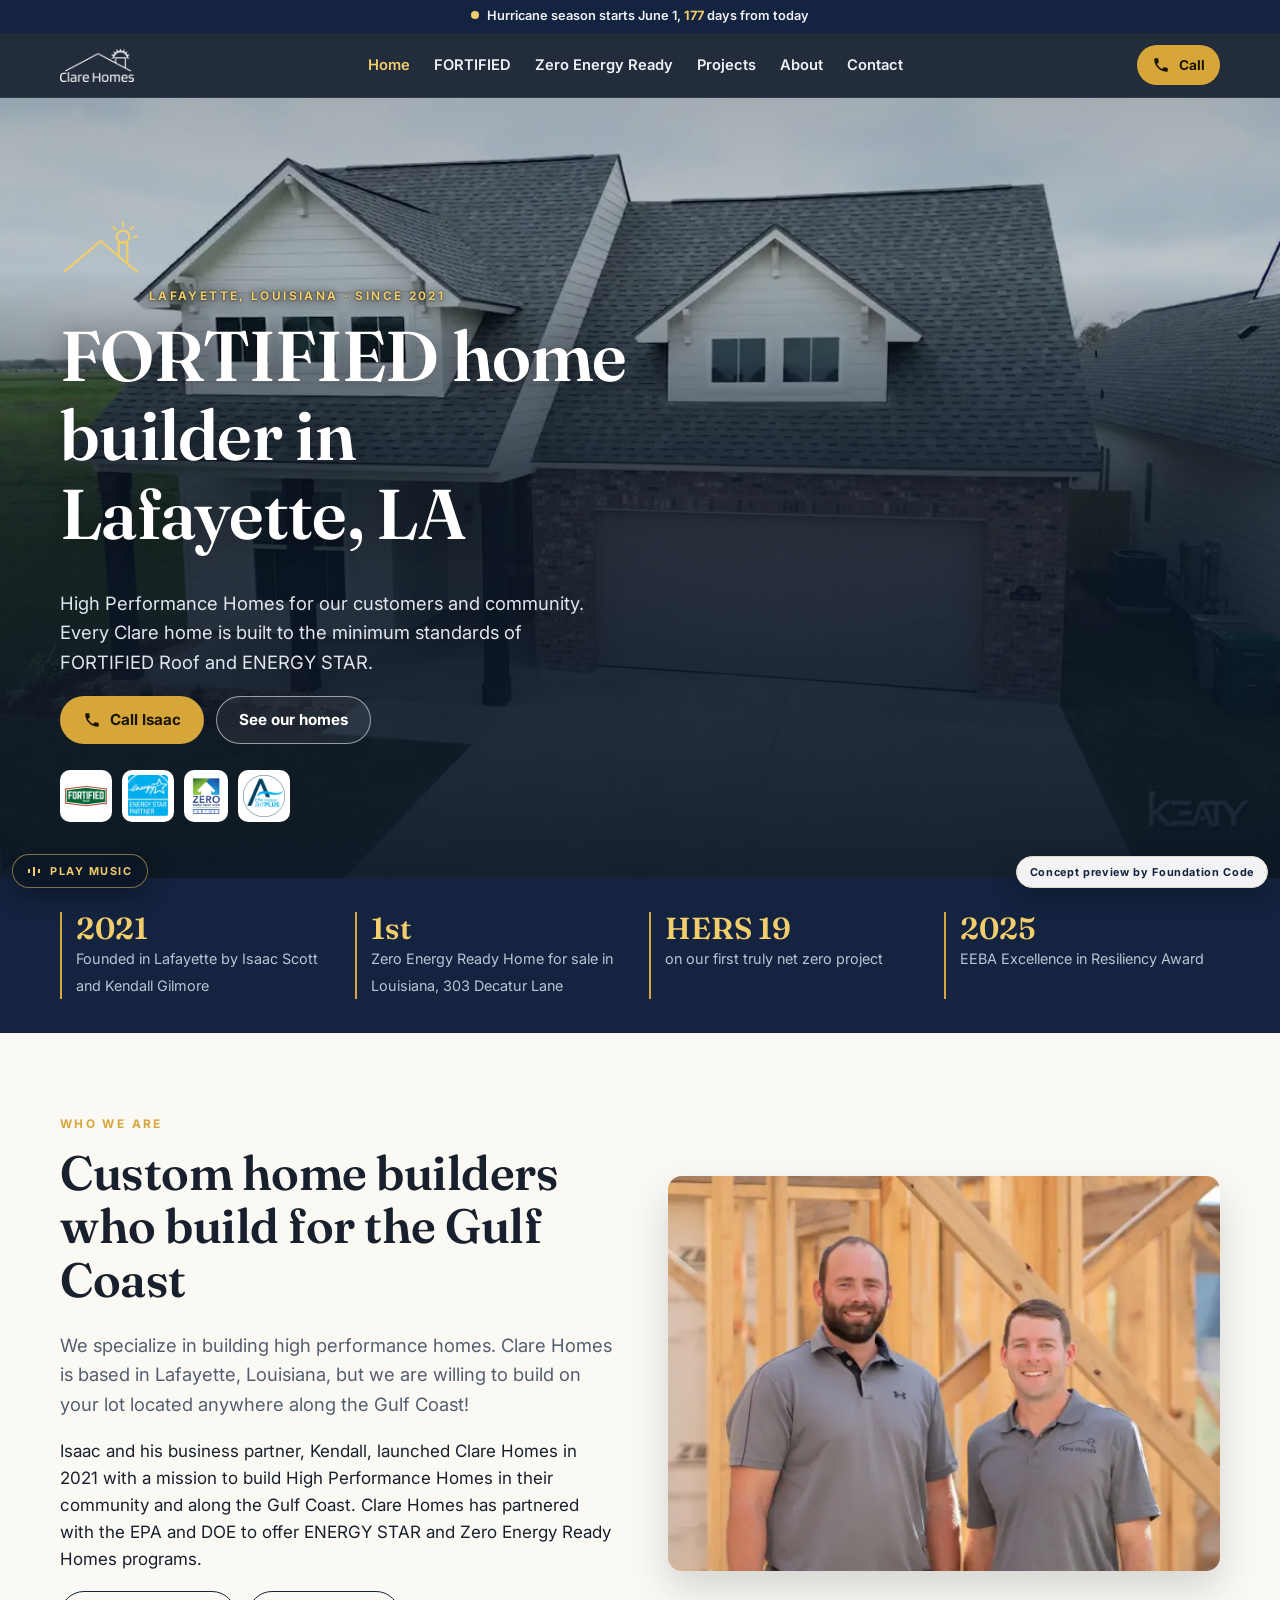
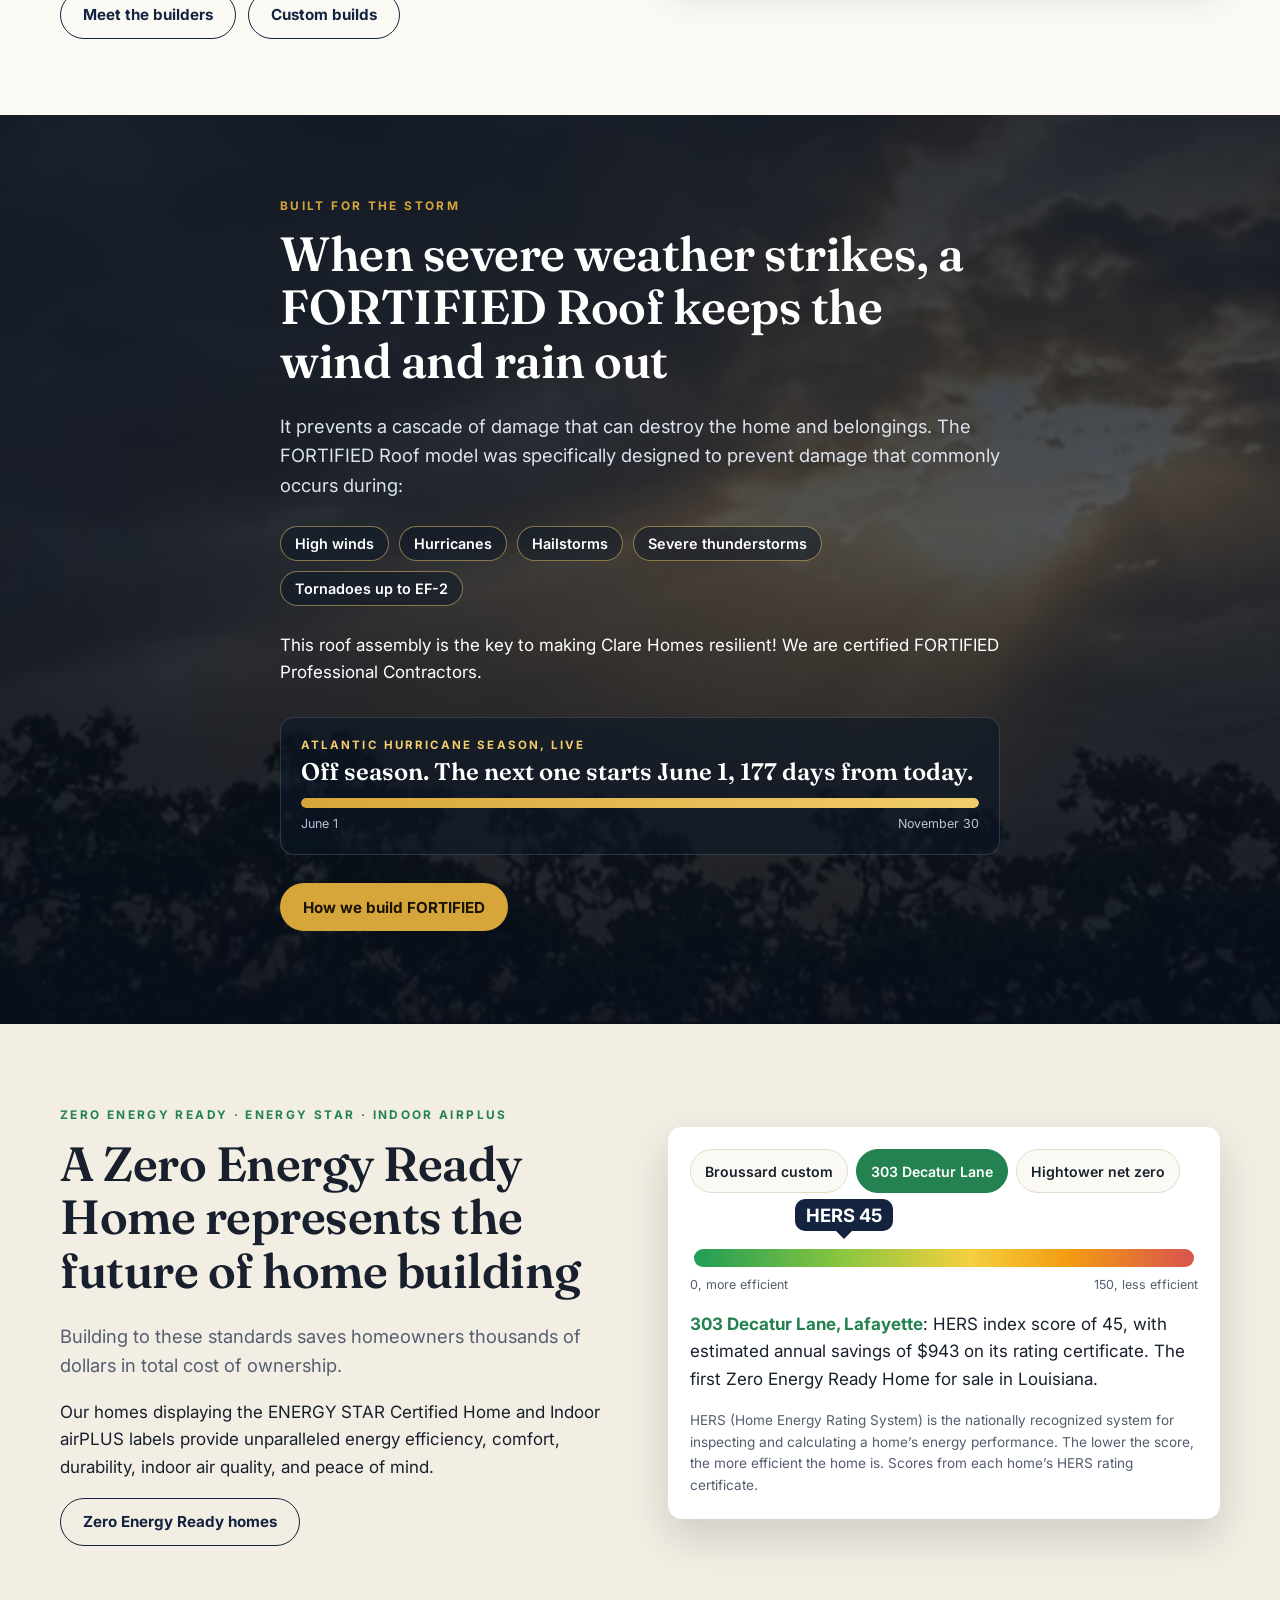
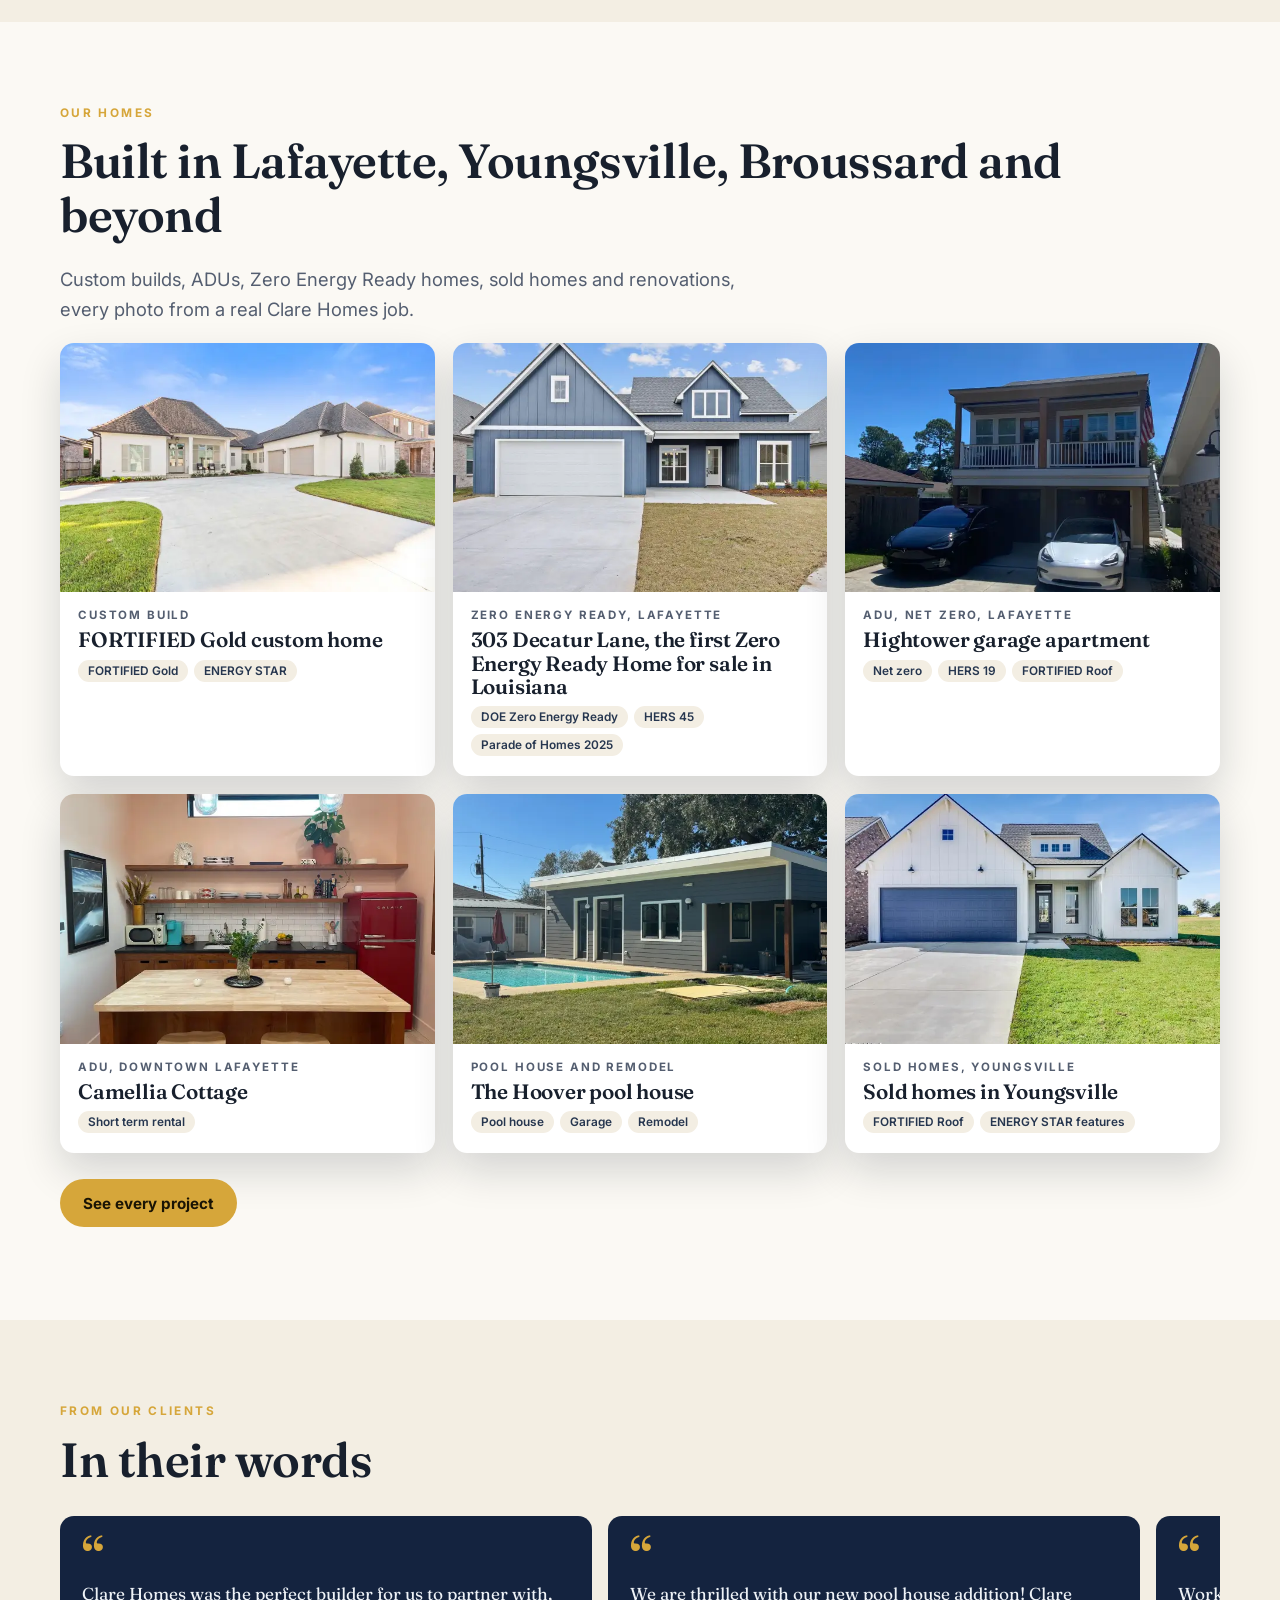
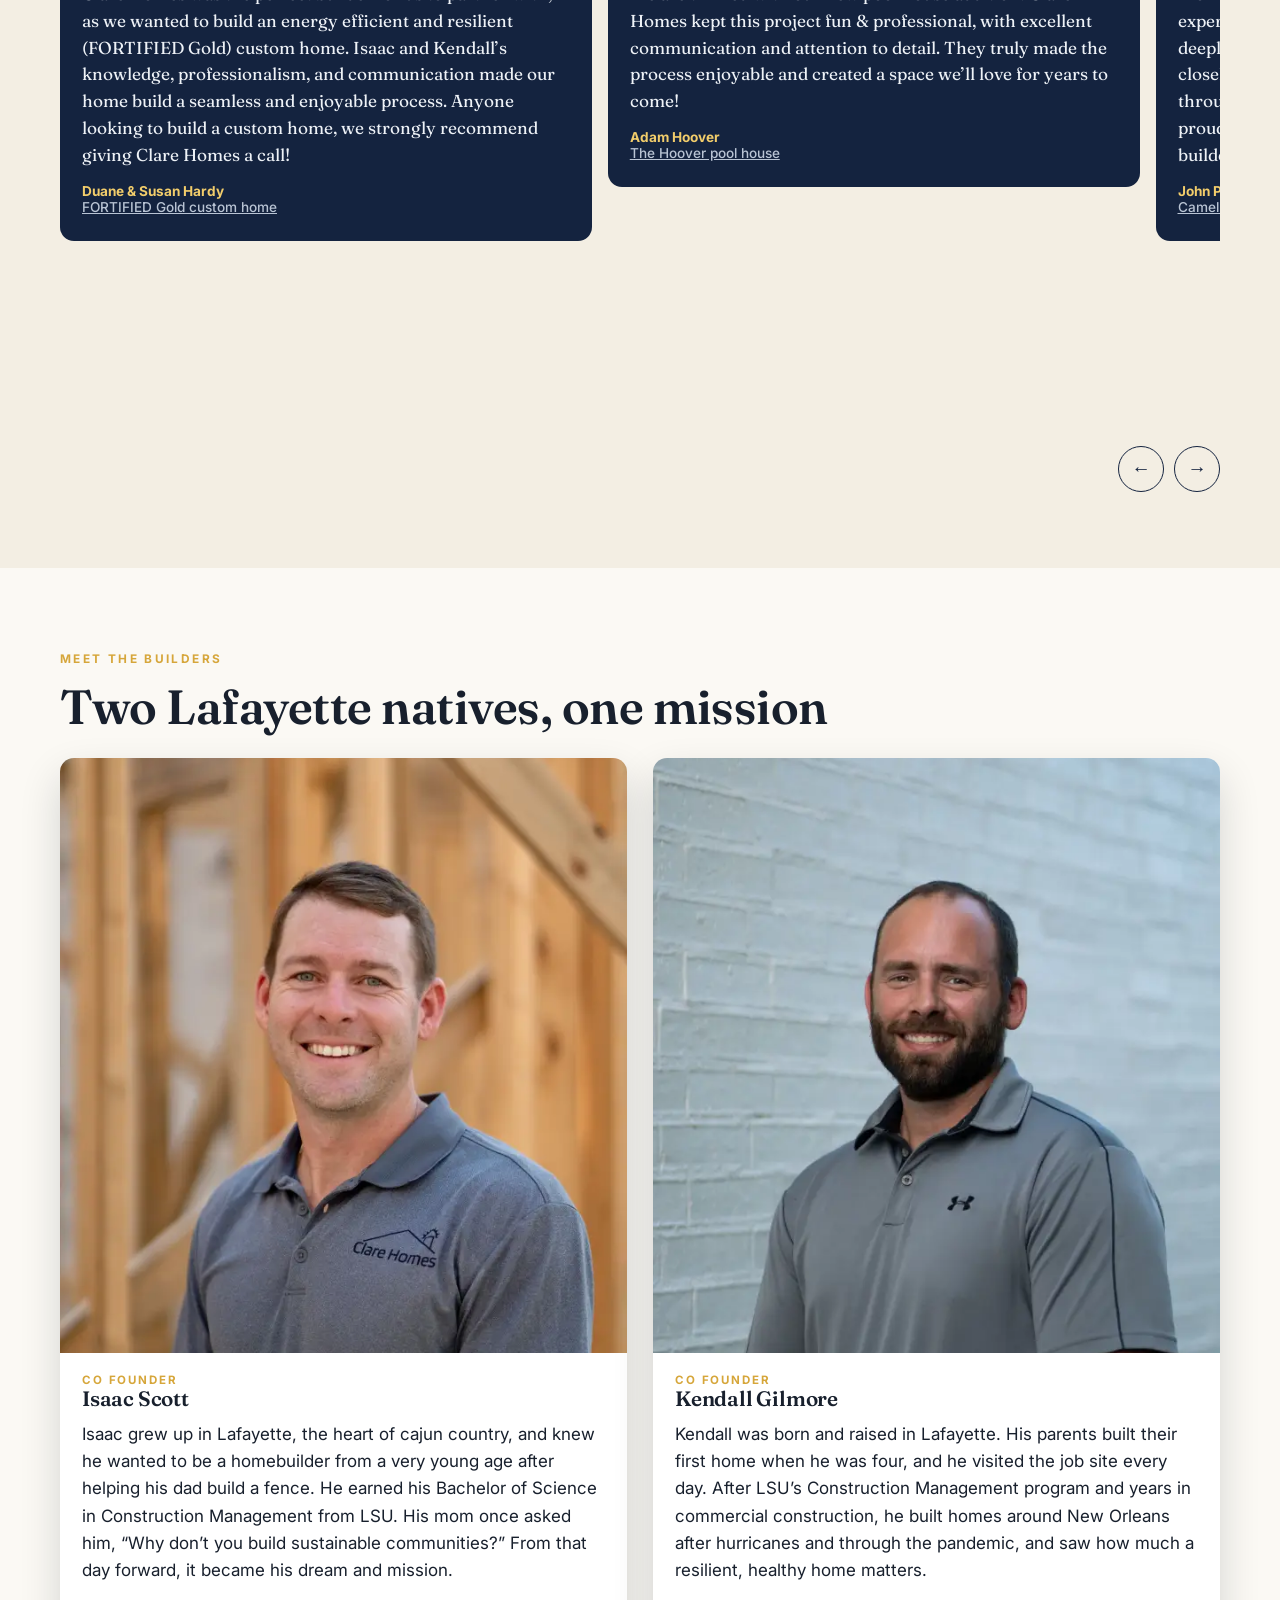
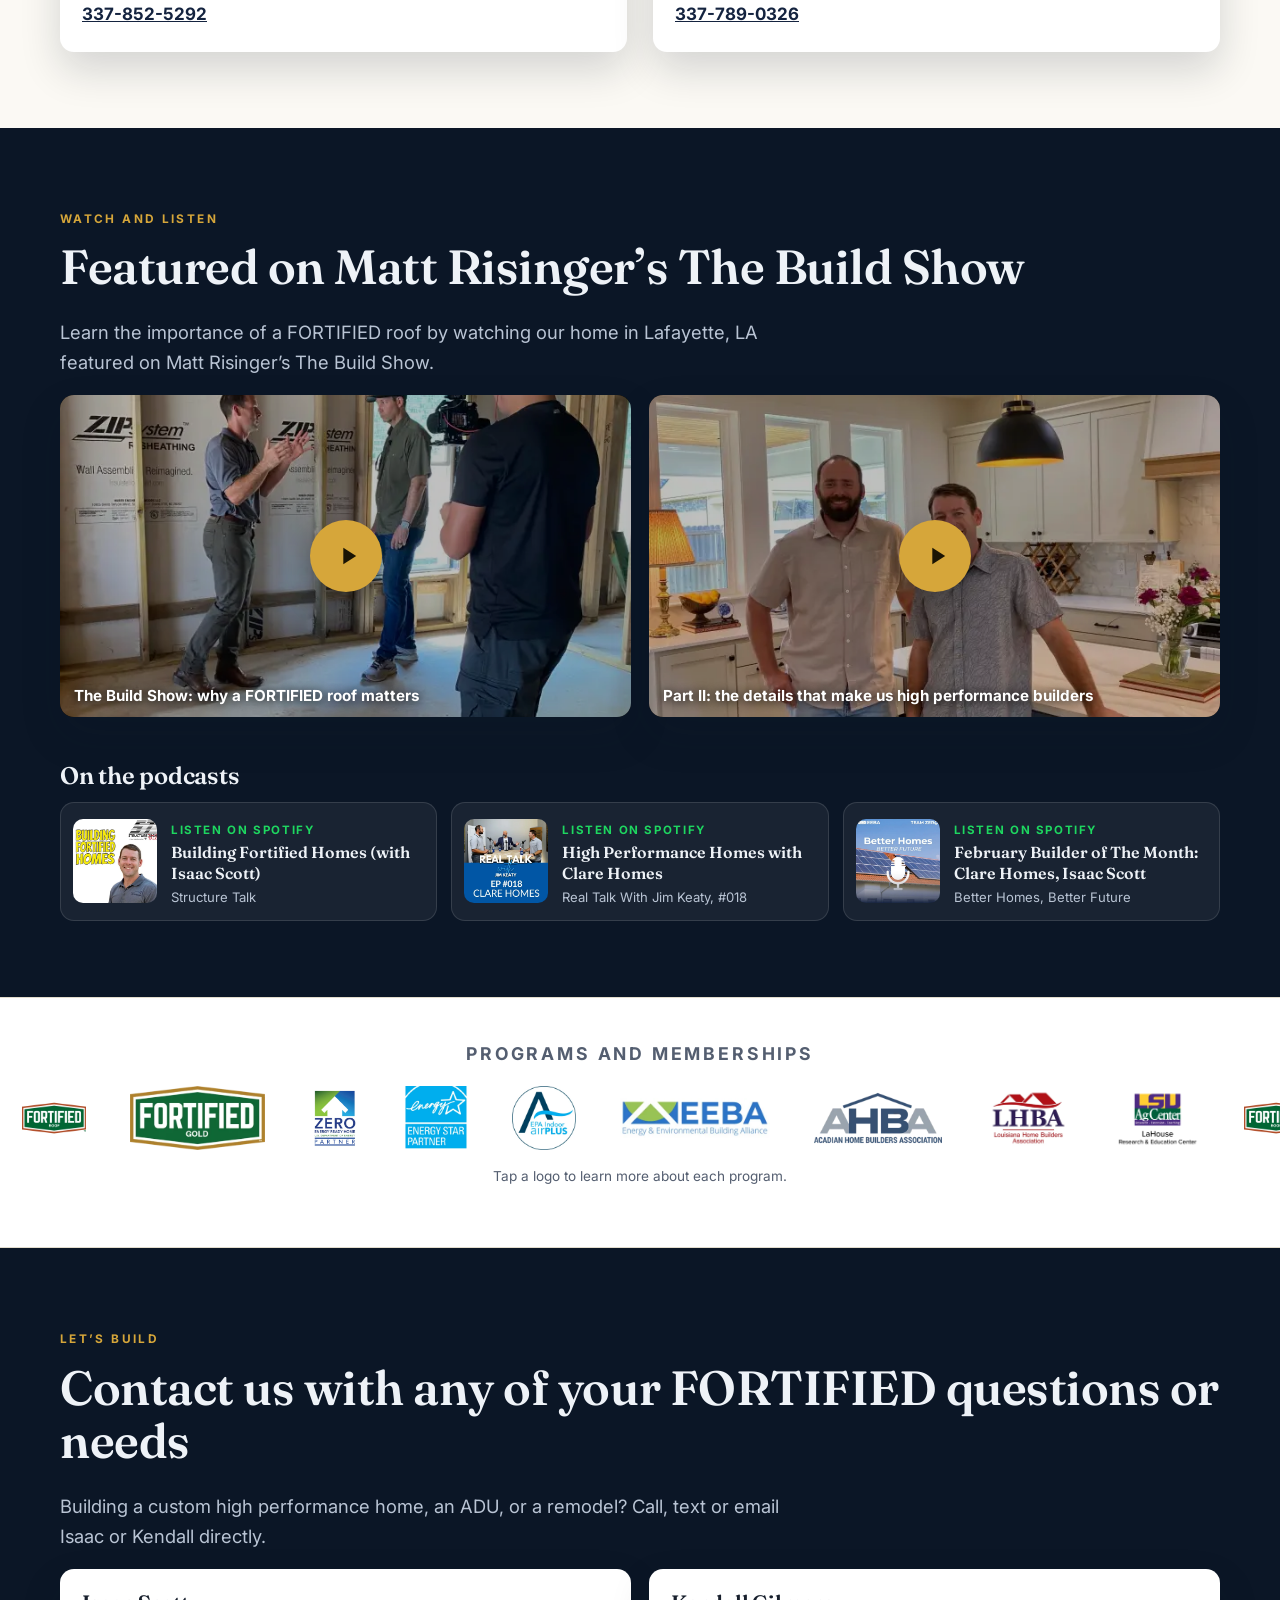
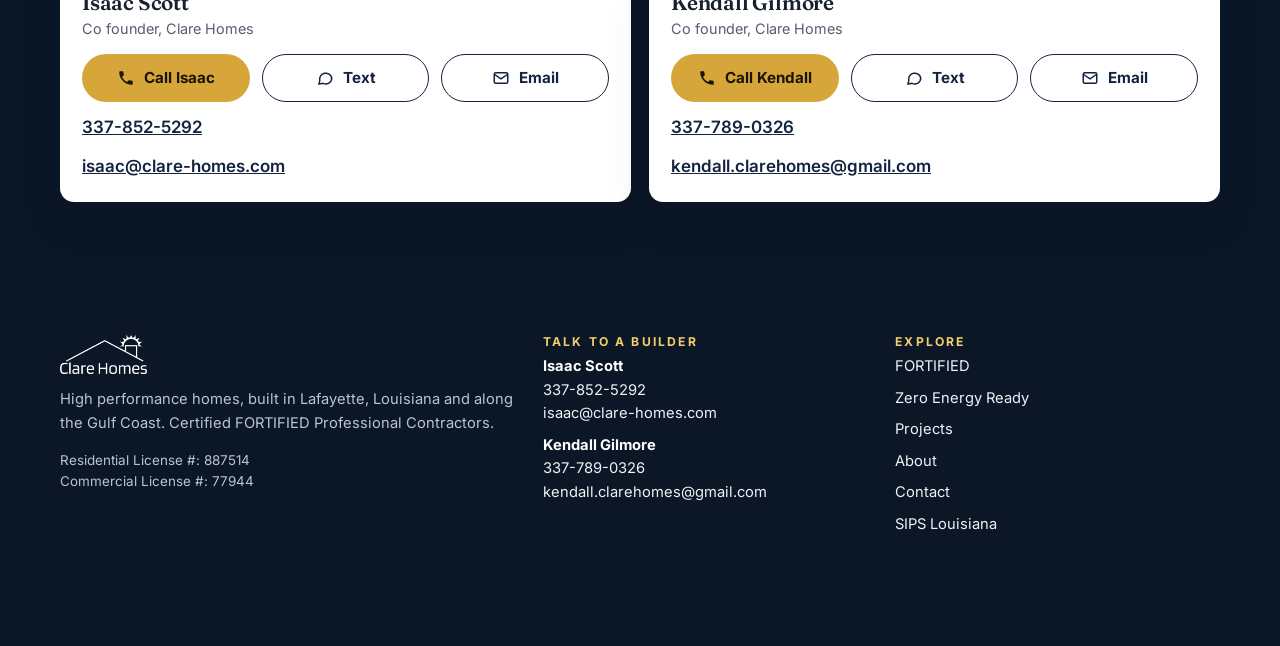
==== index.html @ 8103859e "FORTIFIED compare: conventional fails harder with the storm (deck section at Cat 3, whole roof at EF" ====
<!doctype html>
<html lang="en">
<head>
<meta charset="utf-8">
<meta name="viewport" content="width=device-width, initial-scale=1, viewport-fit=cover">
<meta name="robots" content="noindex, nofollow">
<title>Clare Homes | FORTIFIED Home Builder in Lafayette, LA</title>
<meta name="description" content="Clare Homes builds FORTIFIED, ENERGY STAR and DOE Zero Energy Ready custom homes in Lafayette, Louisiana and along the Gulf Coast. Certified FORTIFIED Professional Contractors.">
<meta name="theme-color" content="#0b1626">
<meta property="og:type" content="website">
<meta property="og:title" content="Clare Homes | FORTIFIED Home Builder in Lafayette, LA">
<meta property="og:description" content="Clare Homes builds FORTIFIED, ENERGY STAR and DOE Zero Energy Ready custom homes in Lafayette, Louisiana and along the Gulf Coast. Certified FORTIFIED Professional Contractors.">
<meta property="og:image" content="https://achyboy.github.io/clare-homes/video/hero.webp?v=20261022-233646">
<link rel="icon" href="img/icon.png">
<link rel="apple-touch-icon" href="img/icon.png">
<script>
/* Always the newest on reload. GitHub Pages caches the page for up to 10 minutes at
   its CDN, so after a deploy a reload can still show the old one. version.json is
   fetched with a unique URL (never cached); if it names a newer build than this
   page, hop once to ?v=<build>, a URL the cache has never seen. No popup.
   deploy.sh stamps BUILD, version.json and every asset ?v= together. */
var BUILD='20261022-233646';
(function(){
  if(location.protocol==='file:') return;
  window.__freshPending=true;   /* the visit tracker waits on this so a hop counts once */
  function done(){ window.__freshPending=false }
  setTimeout(done,6000);
  fetch('version.json?t='+Date.now(),{cache:'no-store'}).then(function(r){return r.json()}).then(function(j){
    if(!j||!j.build||j.build===BUILD) return done();
    var k='ch-fresh-'+j.build; try{ if(sessionStorage.getItem(k)) return done(); sessionStorage.setItem(k,'1'); }catch(e){}
    var u=new URL(location.href); u.searchParams.set('v',j.build); location.replace(u.toString());
  }).catch(done);
})();
</script>
<script src="/visits/t.js" defer></script>
<link rel="preconnect" href="https://fonts.googleapis.com">
<link rel="preconnect" href="https://fonts.gstatic.com" crossorigin>
<link href="https://fonts.googleapis.com/css2?family=Fraunces:opsz,wght@9..144,500;9..144,600&family=Inter:wght@400;500;600;700&display=swap" rel="stylesheet">
<link rel="stylesheet" href="site.css?v=20261022-233646">
<link rel="preload" as="image" href="video/hero.webp?v=20261022-233646">
<script type="application/ld+json">{"@context": "https://schema.org", "@type": "HomeAndConstructionBusiness", "name": "Clare Homes", "url": "https://clare-homes.com/", "logo": "https://achyboy.github.io/clare-homes/img/logo.png", "image": "https://achyboy.github.io/clare-homes/video/hero.webp?v=20261022-233646", "description": "Lafayette, Louisiana home builder of FORTIFIED, ENERGY STAR and DOE Zero Energy Ready high performance homes. Certified FORTIFIED Professional Contractors.", "telephone": "+1-337-852-5292", "email": "isaac@clare-homes.com", "address": {"@type": "PostalAddress", "addressLocality": "Lafayette", "addressRegion": "LA", "addressCountry": "US"}, "areaServed": ["Lafayette, LA", "Acadiana", "Gulf Coast"], "foundingDate": "2021", "founder": [{"@type": "Person", "name": "Isaac Scott"}, {"@type": "Person", "name": "Kendall Gilmore"}], "employee": [{"@type": "Person", "name": "Kendall Gilmore", "telephone": "+1-337-789-0326", "email": "kendall.clarehomes@gmail.com"}], "knowsAbout": ["FORTIFIED Roof", "FORTIFIED Gold", "ENERGY STAR Certified Homes", "DOE Zero Energy Ready Home", "Indoor airPLUS", "SIPs"]}</script>
</head>
<body>
<a class="skip" href="#main">Skip to content</a>
<div class="season" role="status"><span class="dot" aria-hidden="true"></span><span id="seasonText">Hurricane season runs June 1 to November 30</span></div>
<header class="hdr">
  <div class="wrap">
    <a class="brand" href="index.html" aria-label="Clare Homes home"><img src="img/logo.png" alt="Clare Homes" width="640" height="293"></a>
    <nav class="nav" aria-label="Main"><a href="index.html" aria-current="page">Home</a><a href="fortified.html">FORTIFIED</a><a href="zero-energy-ready.html">Zero Energy Ready</a><a href="projects.html">Projects</a><a href="about.html">About</a><a href="contact.html">Contact</a></nav>
    <div class="hdr-actions">
      <a class="btn btn-gold call-mini" href="tel:+13378525292"><svg viewBox="0 0 24 24" aria-hidden="true" fill="currentColor"><path d="M6.6 10.8a15.1 15.1 0 0 0 6.6 6.6l2.2-2.2c.3-.3.7-.4 1-.2 1.1.4 2.3.6 3.6.6.6 0 1 .4 1 1V20c0 .6-.4 1-1 1A17 17 0 0 1 3 4c0-.6.4-1 1-1h3.5c.6 0 1 .4 1 1 0 1.3.2 2.5.6 3.6.1.3 0 .7-.2 1z"/></svg>Call</a>
      <button class="menu-btn" id="menuBtn" type="button" aria-expanded="false" aria-controls="sheet" aria-label="Menu"><div><span></span><span></span><span></span></div></button>
    </div>
  </div>
</header>
<nav class="sheet" id="sheet" aria-label="Main menu"><a href="index.html" aria-current="page">Home</a><a href="fortified.html">FORTIFIED</a><a href="zero-energy-ready.html">Zero Energy Ready</a><a href="projects.html">Projects</a><a href="about.html">About</a><a href="contact.html">Contact</a></nav>
<main id="main">

<section class="hero" aria-labelledby="heroH">
  <video data-bg autoplay muted loop playsinline preload="auto" poster="video/hero.webp?v=20261022-233646" aria-hidden="true" tabindex="-1"><source src="video/hero.mp4?v=20261022-233646" type="video/mp4"></video>
  <div class="wrap">
    <svg class="logo-draw" viewBox="0 0 120 92" aria-hidden="true" focusable="false">
<path d="M6 70 L58 26 L110 70"/><path d="M84 48 V28 H96 V58"/><circle cx="90" cy="20" r="9"/>
<path class="rays" d="M90 4 V0 M101 9 l3 -3 M106 20 h4 M79 9 l-3 -3"/></svg>
    <span class="kicker">Lafayette, Louisiana · Since 2021</span>
    <h1 id="heroH">FORTIFIED home builder in Lafayette, LA</h1>
    <p class="lead">High Performance Homes for our customers and community. Every Clare home is built to the minimum standards of FORTIFIED Roof and ENERGY STAR.</p>
    <div class="row"><a class="btn btn-gold" href="tel:+13378525292"><svg viewBox="0 0 24 24" aria-hidden="true" fill="currentColor"><path d="M6.6 10.8a15.1 15.1 0 0 0 6.6 6.6l2.2-2.2c.3-.3.7-.4 1-.2 1.1.4 2.3.6 3.6.6.6 0 1 .4 1 1V20c0 .6-.4 1-1 1A17 17 0 0 1 3 4c0-.6.4-1 1-1h3.5c.6 0 1 .4 1 1 0 1.3.2 2.5.6 3.6.1.3 0 .7-.2 1z"/></svg>Call Isaac</a><a class="btn btn-ghost" href="projects.html">See our homes</a></div>
    <div class="badges"><img src="img/logos/fortified.webp" alt="FORTIFIED Roof" width="360" height="360"><img src="img/logos/energystar.webp" alt="ENERGY STAR Partner" width="360" height="360"><img src="img/logos/zerh.webp" alt="DOE Zero Energy Ready Home Partner" width="360" height="449"><img src="img/logos/airplus.webp" alt="EPA Indoor airPLUS" width="360" height="360"></div>
  </div>
</section>

<section class="facts" aria-label="Clare Homes at a glance"><div class="wrap"><ul>
  <li class="rv"><b data-count="2021" data-from="2000">2021</b><span>Founded in Lafayette by Isaac Scott and Kendall Gilmore</span></li>
  <li class="rv"><b>1st</b><span>Zero Energy Ready Home for sale in Louisiana, 303 Decatur Lane</span></li>
  <li class="rv"><b>HERS <span data-count="19" data-from="100" style="font:inherit;color:inherit">19</span></b><span>on our first truly net zero project</span></li>
  <li class="rv"><b>2025</b><span>EEBA Excellence in Resiliency Award</span></li>
</ul></div></section>

<section aria-labelledby="whoH"><div class="wrap split">
  <div class="rv"><span class="kicker">Who we are</span><h2 id="whoH">Custom home builders who build for the Gulf Coast</h2>
    <p class="lead">We specialize in building high performance homes. Clare Homes is based in Lafayette, Louisiana, but we are willing to build on your lot located anywhere along the Gulf Coast!</p>
    <p>Isaac and his business partner, Kendall, launched Clare Homes in 2021 with a mission to build High Performance Homes in their community and along the Gulf Coast. Clare Homes has partnered with the EPA and DOE to offer ENERGY STAR and Zero Energy Ready Homes programs.</p>
    <div class="row"><a class="btn btn-line" href="about.html">Meet the builders</a><a class="btn btn-line" href="projects.html#custom">Custom builds</a></div></div>
  <figure class="photo rv" style="margin:0"><img src="img/t/duo.webp" srcset="img/t/duo.webp 640w, img/p/duo.webp 1600w" sizes="(min-width:900px) 50vw, 100vw" alt="Isaac Scott and Kendall Gilmore at a framed jobsite" width="640" height="457" loading="lazy" decoding="async"></figure>
</div></section>

<section class="storm" aria-labelledby="stormH">
  <video class="bg" data-bg muted loop playsinline preload="none" poster="video/storm.jpg?v=20261022-233646" aria-hidden="true" tabindex="-1"><source src="video/storm.mp4?v=20261022-233646" type="video/mp4"></video>
  <div class="wrap narrow">
    <span class="kicker">Built for the storm</span>
    <h2 id="stormH">When severe weather strikes, a FORTIFIED Roof keeps the wind and rain out</h2>
    <p class="lead">It prevents a cascade of damage that can destroy the home and belongings. The FORTIFIED Roof model was specifically designed to prevent damage that commonly occurs during:</p>
    <ul class="threats"><li>High winds</li><li>Hurricanes</li><li>Hailstorms</li><li>Severe thunderstorms</li><li>Tornadoes up to EF-2</li></ul>
    <p>This roof assembly is the key to making Clare Homes resilient! We are certified FORTIFIED Professional Contractors.</p>
    <div class="season-card rv"><div class="lbl">Atlantic hurricane season, live</div><div class="big" id="seasonBig">June 1 to November 30</div>
      <div class="season-track" aria-hidden="true"><i id="seasonFill"></i></div><div class="season-ends" aria-hidden="true"><span>June 1</span><span>November 30</span></div></div>
    <p style="margin-top:28px"><a class="btn btn-gold" href="fortified.html">How we build FORTIFIED</a></p>
  </div>
</section>

<section class="cream leaf-bg" aria-labelledby="zeH"><div class="wrap split">
  <div class="rv"><span class="kicker" style="color:var(--green)">Zero Energy Ready · ENERGY STAR · Indoor airPLUS</span>
    <h2 id="zeH">A Zero Energy Ready Home represents the future of home building</h2>
    <p class="lead">Building to these standards saves homeowners thousands of dollars in total cost of ownership.</p>
    <p>Our homes displaying the ENERGY STAR Certified Home and Indoor airPLUS labels provide unparalleled energy efficiency, comfort, durability, indoor air quality, and peace of mind.</p>
    <a class="btn btn-line" href="zero-energy-ready.html">Zero Energy Ready homes</a></div>
  <div class="hers rv" id="hers">
  <div class="hers-tabs" role="group" aria-label="Pick a home">
    <button type="button" data-id="broussard" aria-pressed="false">Broussard custom</button>
    <button type="button" data-id="decatur" aria-pressed="false">303 Decatur Lane</button>
    <button type="button" data-id="hightower" aria-pressed="false">Hightower net zero</button>
  </div>
  <div class="hers-scale" aria-hidden="true"><div class="hers-pin"><b>HERS</b></div></div>
  <div class="hers-ends" aria-hidden="true"><span>0, more efficient</span><span>150, less efficient</span></div>
  <p class="hers-out" aria-live="polite">Pick a home to see its HERS score.</p>
  <p class="hint" style="margin:0">HERS (Home Energy Rating System) is the nationally recognized system for inspecting and calculating a home’s energy performance. The lower the score, the more efficient the home is. Scores from each home’s HERS rating certificate.</p>
</div>
</div></section>

<section aria-labelledby="projH"><div class="wrap">
  <span class="kicker">Our homes</span><h2 id="projH">Built in Lafayette, Youngsville, Broussard and beyond</h2>
  <p class="lead narrow">Custom builds, ADUs, Zero Energy Ready homes, sold homes and renovations, every photo from a real Clare Homes job.</p>
  <div class="cards three"><a class="card rv" href="projects.html#p-gold"><div class="cover"><img src="img/t/gold-03.webp" alt="Front of the FORTIFIED Gold custom home with a wide driveway" width="640" height="427" loading="lazy" decoding="async"></div>
<div class="body"><div class="where">Custom build</div><h3>FORTIFIED Gold custom home</h3><ul class="tags"><li>FORTIFIED Gold</li><li>ENERGY STAR</li></ul></div></a><a class="card rv" href="projects.html#p-decatur"><div class="cover"><img src="img/t/deca-02.webp" alt="Front of 303 Decatur Lane, a blue board and batten home" width="640" height="480" loading="lazy" decoding="async"></div>
<div class="body"><div class="where">Zero Energy Ready, Lafayette</div><h3>303 Decatur Lane, the first Zero Energy Ready Home for sale in Louisiana</h3><ul class="tags"><li>DOE Zero Energy Ready</li><li>HERS 45</li><li>Parade of Homes 2025</li></ul></div></a><a class="card rv" href="projects.html#p-hightower"><div class="cover"><img src="img/t/high-29.webp" alt="Two story garage apartment with cars parked below" width="640" height="853" loading="lazy" decoding="async"></div>
<div class="body"><div class="where">ADU, net zero, Lafayette</div><h3>Hightower garage apartment</h3><ul class="tags"><li>Net zero</li><li>HERS 19</li><li>FORTIFIED Roof</li></ul></div></a><a class="card rv" href="projects.html#p-camellia"><div class="cover"><img src="img/t/came-18.webp" alt="Cottage kitchen with a butcher block island and red fridge" width="640" height="480" loading="lazy" decoding="async"></div>
<div class="body"><div class="where">ADU, Downtown Lafayette</div><h3>Camellia Cottage</h3><ul class="tags"><li>Short term rental</li></ul></div></a><a class="card rv" href="projects.html#p-hoover"><div class="cover"><img src="img/t/hoov-10.webp" alt="Pool house beside the pool" width="640" height="480" loading="lazy" decoding="async"></div>
<div class="body"><div class="where">Pool house and remodel</div><h3>The Hoover pool house</h3><ul class="tags"><li>Pool house</li><li>Garage</li><li>Remodel</li></ul></div></a><a class="card rv" href="projects.html#p-youngsville"><div class="cover"><img src="img/t/sold-01.webp" alt="White farmhouse style home with a blue garage door" width="640" height="476" loading="lazy" decoding="async"></div>
<div class="body"><div class="where">Sold homes, Youngsville</div><h3>Sold homes in Youngsville</h3><ul class="tags"><li>FORTIFIED Roof</li><li>ENERGY STAR features</li></ul></div></a></div>
  <p style="margin-top:26px"><a class="btn btn-gold" href="projects.html">See every project</a></p>
</div></section>

<section class="cream" aria-labelledby="revH"><div class="wrap">
  <span class="kicker">From our clients</span><h2 id="revH">In their words</h2>
  <div class="quotes" id="homeQuotes" tabindex="0" role="region" aria-label="Client reviews, swipe for more"><figure class="quote"><blockquote>Clare Homes was the perfect builder for us to partner with, as we wanted to build an energy efficient and resilient (FORTIFIED Gold) custom home. Isaac and Kendall’s knowledge, professionalism, and communication made our home build a seamless and enjoyable process. Anyone looking to build a custom home, we strongly recommend giving Clare Homes a call!</blockquote><figcaption>Duane & Susan Hardy<span><a href="projects.html#p-gold" style="color:inherit">FORTIFIED Gold custom home</a></span></figcaption></figure><figure class="quote"><blockquote>We are thrilled with our new pool house addition! Clare Homes kept this project fun & professional, with excellent communication and attention to detail. They truly made the process enjoyable and created a space we’ll love for years to come!</blockquote><figcaption>Adam Hoover<span><a href="projects.html#p-hoover" style="color:inherit">The Hoover pool house</a></span></figcaption></figure><figure class="quote"><blockquote>Working with Clare Homes was hands down our best experience working with a contractor. Not only do they care deeply and take great pride in their work, but they listened closely to what we wanted, maintained great communication throughout the project, and gave us a project we are really proud of. They will always be our first call when we need a builder.</blockquote><figcaption>John Petersen<span><a href="projects.html#p-camellia" style="color:inherit">Camellia Cottage</a></span></figcaption></figure><figure class="quote"><blockquote>Choosing Clare Homes to build our new addition was a great decision. Starting at a concept level, Isaac and Kendall were knowledgeable, personal guides at every step. From the site planning and permitting to the finished building, everything was explained in detail. The timeline and costs were updated on a day-to-day basis. We were apprised of the options we had and decisions that needed to be made to be sure that the building reflected our expectations. I was equally impressed with the subcontractors they introduced to the project. The finished product reflects the level of care of the Clare Homes staff. The final cost was very reasonable, considering the features and construction details of our building. I can’t imagine a better experience than we had with Clare Homes. A+ in every way!</blockquote><figcaption>Jim Hightower<span><a href="projects.html#p-hightower" style="color:inherit">Hightower garage apartment</a></span></figcaption></figure><figure class="quote"><blockquote>Clare Homes did a wonderful job helping with our office renovation and outdoor patio. We could not be happier about the finished product. Kendall and Isaac were excellent at communicating, we always knew what to expect. We appreciate all that Isaac and Kendall did to make our renovation come to life and would recommend them to anyone looking for contractors.</blockquote><figcaption>Julia Domino<span><a href="projects.html#p-domino" style="color:inherit">The Domino addition</a></span></figcaption></figure></div>
<div class="qnav"><button type="button" data-qnav="prev" data-target="#homeQuotes" aria-label="Previous review">&#x2190;</button><button type="button" data-qnav="next" data-target="#homeQuotes" aria-label="Next review">&#x2192;</button></div>
</div></section>

<section aria-labelledby="bH"><div class="wrap">
  <span class="kicker">Meet the builders</span><h2 id="bH">Two Lafayette natives, one mission</h2>
  <div class="builders">
  <article class="builder rv"><img src="img/t/isaac.webp" srcset="img/t/isaac.webp 640w, img/p/isaac.webp 1463w" sizes="(min-width:800px) 50vw, 100vw" alt="Isaac Scott, co founder of Clare Homes" width="640" height="896" loading="lazy" decoding="async"><div class="body"><div class="role">Co founder</div><h3>Isaac Scott</h3>
  <p>Isaac grew up in Lafayette, the heart of cajun country, and knew he wanted to be a homebuilder from a very young age after helping his dad build a fence. He earned his Bachelor of Science in Construction Management from LSU. His mom once asked him, “Why don’t you build sustainable communities?” From that day forward, it became his dream and mission.</p>
  <a class="tel" href="tel:+13378525292">337-852-5292</a></div></article>
  <article class="builder rv"><img src="img/t/kendall.webp" srcset="img/t/kendall.webp 640w, img/p/kendall.webp 1463w" sizes="(min-width:800px) 50vw, 100vw" alt="Kendall Gilmore, co founder of Clare Homes" width="640" height="896" loading="lazy" decoding="async"><div class="body"><div class="role">Co founder</div><h3>Kendall Gilmore</h3>
  <p>Kendall was born and raised in Lafayette. His parents built their first home when he was four, and he visited the job site every day. After LSU’s Construction Management program and years in commercial construction, he built homes around New Orleans after hurricanes and through the pandemic, and saw how much a resilient, healthy home matters.</p>
  <a class="tel" href="tel:+13377890326">337-789-0326</a></div></article>
</div>
</div></section>

<section class="dark" aria-labelledby="mH"><div class="wrap">
  <span class="kicker">Watch and listen</span><h2 id="mH">Featured on Matt Risinger’s The Build Show</h2>
  <p class="lead narrow">Learn the importance of a FORTIFIED roof by watching our home in Lafayette, LA featured on Matt Risinger’s The Build Show.</p>
  <div class="media-grid">
  <div class="yt"><button type="button" data-yt="wIh5x7PMQrA" aria-label="Play The Build Show, part one, on YouTube"><img src="img/t/buildshow.webp" srcset="img/t/buildshow.webp 640w, img/p/buildshow.webp 1536w" sizes="(min-width:800px) 50vw, 100vw" alt="" width="640" height="853" loading="lazy" decoding="async"><span class="play"><svg viewBox="0 0 24 24" aria-hidden="true" fill="currentColor"><path d="M8 5v14l11-7z"/></svg></span><span class="cap">The Build Show: why a FORTIFIED roof matters</span></button></div>
  <div class="yt"><button type="button" data-yt="h4k5usw-jWE" aria-label="Play The Build Show, part two, on YouTube"><img src="img/t/parade2.webp" srcset="img/t/parade2.webp 640w, img/p/parade2.webp 1494w" sizes="(min-width:800px) 50vw, 100vw" alt="" width="640" height="877" loading="lazy" decoding="async"><span class="play"><svg viewBox="0 0 24 24" aria-hidden="true" fill="currentColor"><path d="M8 5v14l11-7z"/></svg></span><span class="cap">Part II: the details that make us high performance builders</span></button></div>
</div>
  <h3 style="margin-top:46px;font-size:1.5rem">On the podcasts</h3>
  <div class="pods"><a class="pod rv" href="https://open.spotify.com/episode/0aNeYFrzEZoDqcUCvHgAte" rel="noopener"><img src="img/t/pod1.webp" alt="" width="640" height="640" loading="lazy" decoding="async"><div><em>Listen on Spotify</em><b>Building Fortified Homes (with Isaac Scott)</b><span>Structure Talk</span></div></a><a class="pod rv" href="https://open.spotify.com/episode/48P7x3o1bQtDXm3DxT3WHx" rel="noopener"><img src="img/t/pod2.webp" alt="" width="640" height="640" loading="lazy" decoding="async"><div><em>Listen on Spotify</em><b>High Performance Homes with Clare Homes</b><span>Real Talk With Jim Keaty, #018</span></div></a><a class="pod rv" href="https://open.spotify.com/episode/2LwBofpFEFnUAg23q2aYCN" rel="noopener"><img src="img/t/pod3.webp" alt="" width="640" height="640" loading="lazy" decoding="async"><div><em>Listen on Spotify</em><b>February Builder of The Month: Clare Homes, Isaac Scott</b><span>Better Homes, Better Future</span></div></a></div>
</div></section>

<section class="logos" aria-labelledby="logosH"><h2 id="logosH">Programs and memberships</h2>
<div class="marquee"><ul><li><a href="https://fortifiedhome.org/" rel="noopener"><img src="img/logos/fortified.webp" alt="FORTIFIED Roof" width="360" height="360" loading="lazy" decoding="async" style="width:auto;height:70px"></a></li><li><a href="https://fortifiedhome.org/" rel="noopener"><img src="img/logos/gold.webp" alt="FORTIFIED Gold" width="360" height="171" loading="lazy" decoding="async" style="width:auto;height:70px"></a></li><li><a href="https://www.energy.gov/eere/buildings/zero-energy-ready-home-program" rel="noopener"><img src="img/logos/zerh.webp" alt="DOE Zero Energy Ready Home Partner" width="360" height="449" loading="lazy" decoding="async" style="width:auto;height:70px"></a></li><li><a href="https://www.energystar.gov/" rel="noopener"><img src="img/logos/energystar.webp" alt="ENERGY STAR Partner" width="360" height="360" loading="lazy" decoding="async" style="width:auto;height:70px"></a></li><li><a href="https://www.epa.gov/indoorairplus" rel="noopener"><img src="img/logos/airplus.webp" alt="EPA Indoor airPLUS" width="360" height="360" loading="lazy" decoding="async" style="width:auto;height:70px"></a></li><li><a href="https://www.eeba.org/" rel="noopener"><img src="img/logos/eeba.webp" alt="EEBA, Energy and Environmental Building Alliance" width="360" height="94" loading="lazy" decoding="async" style="width:auto;height:44px"></a></li><li><a href="https://acadianhba.com/" rel="noopener"><img src="img/logos/ahba.webp" alt="Acadian Home Builders Association" width="360" height="180" loading="lazy" decoding="async" style="width:auto;height:70px"></a></li><li><a href="https://www.lhba.org/" rel="noopener"><img src="img/logos/lhba.webp" alt="Louisiana Home Builders Association" width="360" height="270" loading="lazy" decoding="async" style="width:auto;height:70px"></a></li><li><a href="https://www.lsuagcenter.com/topics/family_home/home/lahouse" rel="noopener"><img src="img/logos/lsu.webp" alt="LSU AgCenter LaHouse Research and Education Center" width="360" height="271" loading="lazy" decoding="async" style="width:auto;height:70px"></a></li></ul><ul aria-hidden="true"><li><a href="https://fortifiedhome.org/" rel="noopener" tabindex="-1"><img src="img/logos/fortified.webp" alt="" width="360" height="360" loading="lazy" decoding="async" style="width:auto;height:70px"></a></li><li><a href="https://fortifiedhome.org/" rel="noopener" tabindex="-1"><img src="img/logos/gold.webp" alt="" width="360" height="171" loading="lazy" decoding="async" style="width:auto;height:70px"></a></li><li><a href="https://www.energy.gov/eere/buildings/zero-energy-ready-home-program" rel="noopener" tabindex="-1"><img src="img/logos/zerh.webp" alt="" width="360" height="449" loading="lazy" decoding="async" style="width:auto;height:70px"></a></li><li><a href="https://www.energystar.gov/" rel="noopener" tabindex="-1"><img src="img/logos/energystar.webp" alt="" width="360" height="360" loading="lazy" decoding="async" style="width:auto;height:70px"></a></li><li><a href="https://www.epa.gov/indoorairplus" rel="noopener" tabindex="-1"><img src="img/logos/airplus.webp" alt="" width="360" height="360" loading="lazy" decoding="async" style="width:auto;height:70px"></a></li><li><a href="https://www.eeba.org/" rel="noopener" tabindex="-1"><img src="img/logos/eeba.webp" alt="" width="360" height="94" loading="lazy" decoding="async" style="width:auto;height:44px"></a></li><li><a href="https://acadianhba.com/" rel="noopener" tabindex="-1"><img src="img/logos/ahba.webp" alt="" width="360" height="180" loading="lazy" decoding="async" style="width:auto;height:70px"></a></li><li><a href="https://www.lhba.org/" rel="noopener" tabindex="-1"><img src="img/logos/lhba.webp" alt="" width="360" height="270" loading="lazy" decoding="async" style="width:auto;height:70px"></a></li><li><a href="https://www.lsuagcenter.com/topics/family_home/home/lahouse" rel="noopener" tabindex="-1"><img src="img/logos/lsu.webp" alt="" width="360" height="271" loading="lazy" decoding="async" style="width:auto;height:70px"></a></li></ul></div>
<p class="hint" style="text-align:center;margin-top:16px">Tap a logo to learn more about each program.</p></section>

<section class="dark" aria-labelledby="cH"><div class="wrap">
  <span class="kicker">Let’s build</span><h2 id="cH">Contact us with any of your FORTIFIED questions or needs</h2>
  <p class="lead narrow">Building a custom high performance home, an ADU, or a remodel? Call, text or email Isaac or Kendall directly.</p>
  <div class="contact-grid"><div class="ccard rv"><h3>Isaac Scott</h3><div class="role">Co founder, Clare Homes</div>
<div class="row"><a class="btn btn-gold" href="tel:+13378525292"><svg viewBox="0 0 24 24" aria-hidden="true" fill="currentColor"><path d="M6.6 10.8a15.1 15.1 0 0 0 6.6 6.6l2.2-2.2c.3-.3.7-.4 1-.2 1.1.4 2.3.6 3.6.6.6 0 1 .4 1 1V20c0 .6-.4 1-1 1A17 17 0 0 1 3 4c0-.6.4-1 1-1h3.5c.6 0 1 .4 1 1 0 1.3.2 2.5.6 3.6.1.3 0 .7-.2 1z"/></svg>Call Isaac</a><a class="btn btn-line" href="sms:+13378525292"><svg viewBox="0 0 24 24" aria-hidden="true" fill="none" stroke="currentColor" stroke-width="2"><path d="M21 12a8 8 0 0 1-11.6 7.1L4 20l1-4.6A8 8 0 1 1 21 12z"/></svg>Text</a><a class="btn btn-line" href="mailto:isaac@clare-homes.com"><svg viewBox="0 0 24 24" aria-hidden="true" fill="none" stroke="currentColor" stroke-width="2"><rect x="3" y="5" width="18" height="14" rx="2"/><path d="m3 7 9 6 9-6"/></svg>Email</a></div>
<a class="plain" href="tel:+13378525292">337-852-5292</a><a class="plain" href="mailto:isaac@clare-homes.com">isaac@clare-homes.com</a></div><div class="ccard rv"><h3>Kendall Gilmore</h3><div class="role">Co founder, Clare Homes</div>
<div class="row"><a class="btn btn-gold" href="tel:+13377890326"><svg viewBox="0 0 24 24" aria-hidden="true" fill="currentColor"><path d="M6.6 10.8a15.1 15.1 0 0 0 6.6 6.6l2.2-2.2c.3-.3.7-.4 1-.2 1.1.4 2.3.6 3.6.6.6 0 1 .4 1 1V20c0 .6-.4 1-1 1A17 17 0 0 1 3 4c0-.6.4-1 1-1h3.5c.6 0 1 .4 1 1 0 1.3.2 2.5.6 3.6.1.3 0 .7-.2 1z"/></svg>Call Kendall</a><a class="btn btn-line" href="sms:+13377890326"><svg viewBox="0 0 24 24" aria-hidden="true" fill="none" stroke="currentColor" stroke-width="2"><path d="M21 12a8 8 0 0 1-11.6 7.1L4 20l1-4.6A8 8 0 1 1 21 12z"/></svg>Text</a><a class="btn btn-line" href="mailto:kendall.clarehomes@gmail.com"><svg viewBox="0 0 24 24" aria-hidden="true" fill="none" stroke="currentColor" stroke-width="2"><rect x="3" y="5" width="18" height="14" rx="2"/><path d="m3 7 9 6 9-6"/></svg>Email</a></div>
<a class="plain" href="tel:+13377890326">337-789-0326</a><a class="plain" href="mailto:kendall.clarehomes@gmail.com">kendall.clarehomes@gmail.com</a></div></div>
</div></section>
</main>
<footer>
  <div class="wrap grid">
    <div>
      <img class="flogo" src="img/logo.png" alt="Clare Homes" width="640" height="293" loading="lazy">
      <p>High performance homes, built in Lafayette, Louisiana and along the Gulf Coast. Certified FORTIFIED Professional Contractors.</p>
      <p class="lic">Residential License #: 887514<br>Commercial License #: 77944</p>
    </div>
    <div><h3>Talk to a builder</h3><ul><li><b style="color:#fff">Isaac Scott</b><br><a href="tel:+13378525292">337-852-5292</a><br><a href="mailto:isaac@clare-homes.com">isaac@clare-homes.com</a></li><li><b style="color:#fff">Kendall Gilmore</b><br><a href="tel:+13377890326">337-789-0326</a><br><a href="mailto:kendall.clarehomes@gmail.com">kendall.clarehomes@gmail.com</a></li></ul></div>
    <div><h3>Explore</h3><ul><li><a href="fortified.html">FORTIFIED</a></li><li><a href="zero-energy-ready.html">Zero Energy Ready</a></li><li><a href="projects.html">Projects</a></li><li><a href="about.html">About</a></li><li><a href="contact.html">Contact</a></li><li><a href="http://www.sipslouisiana.com" rel="noopener">SIPS Louisiana</a></li></ul></div>
  </div>
</footer>
<div class="lb" id="lb" role="dialog" aria-modal="true" aria-label="Photo viewer">
  <div class="lb-top"><span class="lb-count"></span><button type="button" class="lb-close" aria-label="Close photos">&#x2715;</button></div>
  <div class="lb-stage"><img alt="" src="[data-uri]" width="1" height="1"></div>
  <p class="lb-cap" aria-live="polite"></p>
  <div class="lb-nav"><button type="button" class="lb-prev" aria-label="Previous photo">&#x2190;</button><button type="button" class="lb-next" aria-label="Next photo">&#x2192;</button></div>
</div>
<audio id="bgm" loop preload="none" playsinline><source src="music.m4a?v=20261022-233646" type="audio/mp4"></audio>
<button class="music-btn" id="musicbtn" type="button" aria-pressed="false" aria-label="Play music"><span class="eq"><i></i><i></i><i></i></span><span id="musiclbl">Play music</span></button>
<span class="demo-tag" title="A concept, not the live Clare Homes site">Concept preview by Foundation Code</span>
<script src="data.js?v=20261022-233646"></script>
<script src="site.js?v=20261022-233646"></script>
<script>
/* Music diagnostics, hidden unless the URL has ?debug=1. Ask for the Copy output. */
window.CHLOG=function(){};
(function(){
  if(!/[?&]debug=1/.test(location.search)) return;
  var t0=Date.now(), lines=[];
  var box=document.createElement('div'); box.id='chdbg';
  box.innerHTML='<div class="hd"><b>MUSIC LOG</b><button id="chreset">Reset</button><button id="chcopy">Copy</button><button id="chclose">Hide</button></div><div class="body" id="chbody"></div>';
  document.body.appendChild(box);
  document.getElementById('chclose').onclick=function(){box.remove()};
  document.getElementById('chreset').onclick=function(){try{localStorage.removeItem('ch-music')}catch(e){} location.reload()};
  document.getElementById('chcopy').onclick=function(){var b=this;navigator.clipboard&&navigator.clipboard.writeText(lines.join('\n')).then(function(){b.textContent='Copied'})};
  window.CHLOG=function(msg,kind){
    var txt='+'+((Date.now()-t0)/1000).toFixed(2)+'s  '+msg; lines.push(txt); if(lines.length>400) lines.shift();
    var d=document.createElement('div'); if(kind) d.className=kind; d.textContent=txt;
    var b=document.getElementById('chbody'); b.appendChild(d); b.scrollTop=b.scrollHeight;
  };
  CHLOG('BUILD '+BUILD+'   <- if this is not the build you were told to test, you are on a CACHED page');
  CHLOG('UA '+navigator.userAgent);
})();
</script>
<script>
/* Background music, ported from the Elite Homes site where every rule below was
   proven on a real iPhone. NO WEB AUDIO: an iOS audio context comes up suspended
   on a scroll and swallows the sound. Level and fades are baked into music.m4a.
   iPhone + desktop Chrome start on the first scroll; macOS Safari needs a click. */
(function(){
  var btn=document.getElementById('musicbtn'), lbl=document.getElementById('musiclbl'), el=document.getElementById('bgm');
  if(!btn||!el) return;
  if(!el.canPlayType||!el.canPlayType('audio/mp4')){ btn.style.display='none'; return; }
  var VOL=1, fadeTimer=null;
  var WAKE=['click','mousedown','mouseup','touchend','pointerup','touchstart','keydown','keyup','wheel','scroll'];
  var wanted=true, playing=false, confirmTimer=null, mutedFallback=false, attempting=false, lastTry=0, noActLogged=false, audibleBlocked=false;
  try{ wanted = localStorage.getItem('ch-music')!=='off' }catch(e){}

  function setVol(v){ try{ el.volume=Math.max(0,Math.min(1,v)) }catch(e){} }
  /* done() MUST always run: iOS ignores el.volume, so a fade never converges. */
  function fadeTo(target,done){
    clearInterval(fadeTimer);
    var deadline=Date.now()+1200, fired=false;
    function finish(){ if(fired) return; fired=true; clearInterval(fadeTimer); if(done) done(); }
    fadeTimer=setInterval(function(){
      var v=el.volume, step=0.04;
      if(Math.abs(v-target)<=step){ setVol(target); finish(); return; }
      if(Date.now()>deadline){ finish(); return; }
      setVol(v<target ? v+step : v-step);
    },40);
  }
  var volumeWorks=(function(){ try{ var b=el.volume,p=(b>0.5?0.25:0.75); el.volume=p; var m=Math.abs(el.volume-p)<0.01; el.volume=b; return m }catch(e){ return false } })();

  function paint(){
    var inviting = wanted && !playing;
    btn.classList.toggle('on', wanted && playing);
    btn.classList.toggle('invite', inviting);
    btn.classList.toggle('off', !wanted);
    btn.setAttribute('aria-pressed',(wanted&&playing)?'true':'false');
    btn.setAttribute('aria-label', inviting?'Play music':(wanted?'Turn music off':'Turn music on'));
    lbl.textContent = inviting?'Play music':(wanted?'Sound on':'Sound off');
  }
  function attempt(){
    if(playing||!wanted||attempting||mutedFallback) return;
    var now=Date.now(); if(now-lastTry<500) return; lastTry=now;
    attempting=true;
    if(audibleBlocked){ attempting=false; goMuted(); return; }
    CHLOG('attempt readyState='+el.readyState+' activation='+(navigator.userActivation?navigator.userActivation.isActive:'?'));
    setVol(0);
    var pr=el.play();   /* bare and first: a gesture's permission does not survive an await */
    (pr&&pr.then?pr:Promise.resolve()).then(function(){
      if(!wanted){ el.pause(); return; }
      CHLOG('play() resolved, verifying'); confirm();
    }).catch(function(err){ attempting=false; CHLOG('play() refused: '+(err&&err.name),'bad'); });
  }
  /* play() resolving is not proof of sound; only a moving clock is. */
  function confirm(){
    clearInterval(confirmTimer);
    var t0=el.currentTime, n=0;
    confirmTimer=setInterval(function(){
      n++;
      if(!wanted){ clearInterval(confirmTimer); return; }
      if(el.paused){ clearInterval(confirmTimer); attempting=false; CHLOG('declined: paused itself','bad'); lost(); return; }
      if(el.currentTime>t0+0.05){
        clearInterval(confirmTimer); attempting=false;
        if(el.muted){ goMuted(); return; }
        playing=true; detach(); paint(); fadeTo(VOL); if(window.track) track('music','on');
        CHLOG('CONFIRMED playing t='+el.currentTime.toFixed(2),'good'); return;
      }
      if(n>16){ clearInterval(confirmTimer); attempting=false; CHLOG('declined: clock never moved','bad'); lost(); }
    },250);
  }
  function lost(){ playing=false; attempting=false; paint(); attach(); goMuted(); }
  /* Safari allows MUTED playback; run silently so the first click brings sound instantly. */
  function goMuted(){
    if(!wanted) return; attach(); if(mutedFallback) return;
    mutedFallback=true; el.muted=true; setVol(VOL);
    var pr=el.play();
    (pr&&pr.then?pr:Promise.resolve()).then(function(){ CHLOG('running MUTED, waiting for a click') }).catch(function(err){ mutedFallback=false; CHLOG('muted refused: '+(err&&err.name),'bad') });
  }
  function unmuteIfPossible(){
    if(!mutedFallback||!wanted) return false;
    var active = navigator.userActivation ? navigator.userActivation.isActive : true;
    if(!active){ if(!noActLogged){ noActLogged=true; CHLOG('waiting: a scroll is not permission here, a click is') } return false; }
    el.muted=false; mutedFallback=false; audibleBlocked=false; attempting=true; setVol(0);
    if(el.paused){ var pr=el.play(); if(pr&&pr.catch) pr.catch(function(){}); }
    CHLOG('un-muted on a real activation','good'); confirm(); return true;
  }
  function silence(){
    playing=false; paint();
    if(!volumeWorks){ clearInterval(fadeTimer); el.pause(); return; }
    fadeTo(0,function(){ el.pause() });
  }
  var lastEvt=null;
  function wake(e){
    if(e && e===lastEvt) return; lastEvt=e;
    if(e && e.target && e.target.nodeType===1 && (e.target===btn || btn.contains(e.target))) return;
    if(!wanted) return;
    if(unmuteIfPossible()) return;
    attempt();
  }
  function detach(){ WAKE.forEach(function(ev){ window.removeEventListener(ev,wake); document.removeEventListener(ev,wake); }); }
  function attach(){ WAKE.forEach(function(ev){ window.addEventListener(ev,wake,{passive:true}); document.addEventListener(ev,wake,{passive:true}); }); }

  btn.addEventListener('click',function(){
    if(wanted && !playing){ if(!unmuteIfPossible()) attempt(); return; }
    if(playing){ if(window.track) track('music','off'); detach(); wanted=false; try{localStorage.setItem('ch-music','off')}catch(e){} silence(); }
    else { wanted=true; try{localStorage.setItem('ch-music','on')}catch(e){} paint(); attach(); attempt(); }
  });
  document.addEventListener('visibilitychange',function(){
    if(document.hidden||!wanted||!playing) return;
    if(el.paused){ var pr=el.play(); if(pr&&pr.catch) pr.catch(function(){}); }
  });
  el.addEventListener('pause',function(){ if(wanted && playing){ audibleBlocked=true; CHLOG('paused by the browser','bad'); lost(); } });

  paint();
  if(wanted) attach();
  CHLOG('init wanted='+wanted);
  window.addEventListener('load',function(){
    if(!wanted||playing) return;
    try{ el.preload='auto'; el.load(); }catch(e){}   /* buffer BEFORE the gesture */
    attempt();
  });
})();
</script>
</body>
</html>
---- site.css ----
/* Clare Homes concept site. Mobile first. */
:root{
  --night:#0b1626; --navy:#14233f; --slate:#26364f; --steel:#3c4d68;
  --paper:#fbf9f4; --cream:#f3eee3; --line:#e2dccd;
  --text:#18202d; --muted:#545e70; --on-dark:#eef2f7; --on-dark-2:#b9c4d4;
  --gold:#d6a63a; --gold-2:#f2cd6b; --green:#23824f; --leaf:#7fd0a0;
  --r:14px; --shadow:0 18px 40px rgba(11,22,38,.16);
  --serif:"Fraunces",Georgia,"Times New Roman",serif; --sans:"Inter",system-ui,-apple-system,"Segoe UI",Roboto,sans-serif;
}
*{box-sizing:border-box}
html{-webkit-text-size-adjust:100%;scroll-behavior:smooth;scroll-padding-top:76px}
body{margin:0;background:var(--paper);color:var(--text);font:400 17px/1.6 var(--sans)}
img,video{max-width:100%;display:block}
img{height:auto}
a{color:inherit}
h1,h2,h3{font-family:var(--serif);font-weight:600;line-height:1.12;letter-spacing:-.01em;margin:0 0 .5em}
h1{font-size:clamp(2.2rem,8.5vw,4.4rem)}
h2{font-size:clamp(1.8rem,6.4vw,3rem)}
h3{font-size:1.3rem}
p{margin:0 0 1em}
.wrap{width:min(1160px,100% - 40px);margin:0 auto}
.narrow{max-width:720px}
.kicker{display:inline-block;font:700 .74rem/1.2 var(--sans);letter-spacing:.2em;text-transform:uppercase;color:var(--gold);margin-bottom:14px}
.lead{font-size:1.15rem;color:var(--muted)}
.dark .lead{color:var(--on-dark-2)}
section{padding:76px 0}
.dark{background:var(--night);color:var(--on-dark)}
.cream{background:var(--cream)}
.skip{position:absolute;left:-999px;top:8px;z-index:100;background:#fff;color:#000;padding:10px 14px;border-radius:8px}
.skip:focus{left:8px}
:focus-visible{outline:3px solid var(--gold-2);outline-offset:3px;border-radius:6px}

/* buttons */
.btn{display:inline-flex;align-items:center;justify-content:center;gap:9px;min-height:48px;padding:12px 22px;border-radius:999px;border:1.5px solid transparent;
  font:700 .95rem var(--sans);text-decoration:none;cursor:pointer;transition:transform .2s,background .2s,color .2s}
.btn:active{transform:scale(.97)}
.btn-gold{background:var(--gold);color:#1a1404}
.btn-gold:hover{background:var(--gold-2)}
.btn-ghost{border-color:rgba(255,255,255,.55);color:#fff;background:rgba(255,255,255,.06)}
.btn-ghost:hover{background:rgba(255,255,255,.16)}
.btn-line{border-color:var(--navy);color:var(--navy);background:transparent}
.btn-line:hover{background:var(--navy);color:#fff}
.btn svg{width:18px;height:18px;flex:none}
.row{display:flex;flex-wrap:wrap;gap:12px}

/* season bar + header */
.season{background:var(--navy);color:var(--on-dark);font:600 .8rem/1.3 var(--sans);text-align:center;padding:8px 14px;position:relative;z-index:41}
.season b{color:var(--gold-2)}
.season .dot{display:inline-block;width:8px;height:8px;border-radius:50%;background:var(--gold-2);margin-right:8px;vertical-align:1px;animation:pulse 2s infinite}
@keyframes pulse{0%,100%{box-shadow:0 0 0 0 rgba(242,205,107,.6)}50%{box-shadow:0 0 0 7px rgba(242,205,107,0)}}
.hdr{position:sticky;top:0;z-index:40;background:rgba(11,22,38,.9);backdrop-filter:blur(12px);-webkit-backdrop-filter:blur(12px);border-bottom:1px solid rgba(255,255,255,.08)}
.hdr .wrap{display:flex;align-items:center;justify-content:space-between;height:64px;gap:14px}
.brand{display:flex;align-items:center}
.brand img{height:34px;width:auto}
.nav{display:none}
.nav a{color:var(--on-dark);text-decoration:none;font:600 .92rem var(--sans);padding:8px 10px;border-radius:8px}
.nav a:hover,.nav a[aria-current=page]{color:var(--gold-2)}
.hdr-actions{display:flex;align-items:center;gap:8px}
.call-mini{min-height:40px;padding:8px 14px;font-size:.85rem}
.menu-btn{width:44px;height:44px;border-radius:10px;border:1px solid rgba(255,255,255,.25);background:transparent;color:#fff;display:grid;place-items:center;cursor:pointer}
.menu-btn span{display:block;width:20px;height:2px;background:currentColor;margin:2px 0;transition:transform .25s,opacity .25s}
.menu-btn[aria-expanded=true] span:nth-child(1){transform:translateY(6px) rotate(45deg)}
.menu-btn[aria-expanded=true] span:nth-child(2){opacity:0}
.menu-btn[aria-expanded=true] span:nth-child(3){transform:translateY(-6px) rotate(-45deg)}
.sheet{position:fixed;inset:64px 0 auto 0;z-index:39;background:var(--night);border-bottom:1px solid rgba(255,255,255,.1);padding:10px 20px 24px;display:none}
.sheet.open{display:block}
.sheet a{display:block;color:var(--on-dark);text-decoration:none;font:600 1.15rem var(--serif);padding:14px 4px;border-bottom:1px solid rgba(255,255,255,.08)}
.sheet a[aria-current=page]{color:var(--gold-2)}
@media (min-width:900px){
  .nav{display:flex;gap:4px}
  .menu-btn{display:none}
  .sheet{display:none!important}
}

/* hero */
.hero{position:relative;min-height:min(calc(100svh - 97px),780px);display:flex;align-items:flex-end;color:#fff;overflow:hidden;padding:0;background:var(--night)}
.hero video,.hero .poster{position:absolute;inset:0;width:100%;height:100%;object-fit:cover}
.hero::after{content:"";position:absolute;inset:0;background:linear-gradient(180deg,rgba(11,22,38,.35) 0%,rgba(11,22,38,.25) 22%,rgba(11,22,38,.78) 50%,rgba(11,22,38,.95) 100%)}
.hero .wrap{position:relative;z-index:2;padding:120px 0 56px}
.hero h1{max-width:13ch;text-shadow:0 2px 24px rgba(0,0,0,.35)}
.hero .lead{color:#dfe6ef;max-width:560px}
.hero .badges{display:flex;gap:10px;align-items:center;margin-top:26px;flex-wrap:wrap}
.hero .badges img{height:52px;width:auto;background:#fff;border-radius:10px;padding:5px}
.logo-draw{width:84px;height:66px;color:var(--gold-2);margin-bottom:12px}
.logo-draw path,.logo-draw circle{fill:none;stroke:currentColor;stroke-width:3;stroke-linecap:round;stroke-linejoin:round}
.motion .logo-draw path,.motion .logo-draw circle{stroke-dasharray:var(--len,300);stroke-dashoffset:var(--len,300);animation:draw 2.2s ease forwards}
.motion .logo-draw .rays{animation-delay:1.3s;animation-duration:1s}
@keyframes draw{to{stroke-dashoffset:0}}
.page-hero{min-height:min(62svh,560px)}
.page-hero .wrap{padding-top:90px}

/* facts strip */
.facts{padding:34px 0;background:var(--navy);color:var(--on-dark)}
.facts ul{list-style:none;margin:0;padding:0;display:grid;grid-template-columns:1fr 1fr;gap:22px 18px}
.facts li{border-left:2px solid var(--gold);padding-left:14px}
.facts b{display:block;font:600 1.9rem/1.1 var(--serif);color:var(--gold-2)}
.facts span{font-size:.9rem;color:var(--on-dark-2)}
@media (min-width:900px){.facts ul{grid-template-columns:repeat(4,1fr)}}

/* split blocks */
.split{display:grid;gap:34px;align-items:center}
@media (min-width:900px){.split{grid-template-columns:1fr 1fr;gap:56px}.split.flip>:first-child{order:2}}
.photo{border-radius:var(--r);overflow:hidden;box-shadow:var(--shadow);background:var(--cream)}
.photo img{width:100%}
.photo figcaption{padding:10px 14px;font-size:.85rem;color:var(--muted);background:#fff}

/* storm section */
.storm{position:relative;overflow:hidden;color:#fff;background:#1d2533}
.storm .bg{position:absolute;inset:0;width:100%;height:100%;object-fit:cover}
.storm::before{content:"";position:absolute;inset:0;z-index:1;background:linear-gradient(180deg,rgba(9,16,28,.86),rgba(9,16,28,.7) 45%,rgba(9,16,28,.9))}
.storm>.wrap{position:relative;z-index:2}
.storm .lead{color:#dbe3ee}
.threats{list-style:none;padding:0;margin:26px 0;display:flex;flex-wrap:wrap;gap:10px}
.threats li{border:1px solid rgba(242,205,107,.5);background:rgba(11,22,38,.5);border-radius:999px;padding:8px 14px;font:600 .9rem var(--sans)}
.season-card{margin-top:30px;background:rgba(11,22,38,.6);border:1px solid rgba(255,255,255,.14);border-radius:var(--r);padding:20px}
.season-card .lbl{font:700 .72rem var(--sans);letter-spacing:.18em;text-transform:uppercase;color:var(--gold-2)}
.season-card .big{font:600 1.5rem/1.2 var(--serif);margin:6px 0 12px}
.season-track{height:10px;border-radius:99px;background:rgba(255,255,255,.14);overflow:hidden}
.season-track i{display:block;height:100%;width:0;background:linear-gradient(90deg,var(--gold),var(--gold-2));border-radius:99px;transition:width 1.6s ease}
.season-ends{display:flex;justify-content:space-between;font-size:.78rem;color:var(--on-dark-2);margin-top:6px}

/* HERS meter */
.hers{background:#fff;border-radius:var(--r);box-shadow:var(--shadow);padding:22px}
.hers-tabs{display:flex;flex-wrap:wrap;gap:8px;margin-bottom:22px}
.hers-tabs button{font:600 .88rem var(--sans);border:1.5px solid var(--line);background:var(--paper);color:var(--text);padding:9px 14px;border-radius:999px;cursor:pointer;min-height:44px}
.hers-tabs button[aria-pressed=true]{background:var(--green);border-color:var(--green);color:#fff}
.hers-scale{position:relative;height:18px;border-radius:99px;background:linear-gradient(90deg,#1f9d55,#8cc63f 30%,#f4d03f 55%,#f39c12 75%,#d9534f);margin:56px 4px 8px}
.hers-pin{position:absolute;top:-50px;left:0;transform:translateX(-50%);transition:left 1.1s cubic-bezier(.2,.9,.2,1);text-align:center}
.hers-pin b{display:block;background:var(--navy);color:#fff;font:700 1.15rem var(--sans);border-radius:10px;padding:5px 11px;white-space:nowrap}
.hers-pin::after{content:"";display:block;margin:0 auto;width:0;height:0;border:8px solid transparent;border-top-color:var(--navy)}
.hers-ends{display:flex;justify-content:space-between;font-size:.78rem;color:var(--muted)}
.hers-out{margin-top:16px;min-height:3.2em}
.hers-out strong{color:var(--green)}
.leaf-bg{position:relative}
.leaf-bg .bolt{position:absolute;right:-30px;top:30px;width:220px;opacity:.08;color:var(--green);pointer-events:none}

/* cards */
.cards{display:grid;gap:18px}
@media (min-width:640px){.cards{grid-template-columns:1fr 1fr}}
@media (min-width:1000px){.cards.three{grid-template-columns:repeat(3,1fr)}}
.card{background:#fff;border-radius:var(--r);overflow:hidden;box-shadow:var(--shadow);text-decoration:none;color:inherit;display:flex;flex-direction:column;transition:transform .25s}
.card:hover{transform:translateY(-4px)}
.card .cover{aspect-ratio:3/2;overflow:hidden;background:var(--cream)}
.card .cover img{width:100%;height:100%;object-fit:cover;transition:transform .6s}
.card:hover .cover img{transform:scale(1.04)}
.card .body{padding:16px 18px 20px}
.card .where{font:700 .72rem var(--sans);letter-spacing:.16em;text-transform:uppercase;color:var(--muted)}
.card h3{margin:6px 0 8px}
.tags{display:flex;flex-wrap:wrap;gap:6px;list-style:none;padding:0;margin:0}
.tags li{font:600 .74rem var(--sans);background:var(--cream);border-radius:99px;padding:4px 10px;color:var(--slate)}

/* quotes */
.quotes{display:grid;align-items:start;grid-auto-flow:column;grid-auto-columns:88%;gap:16px;overflow-x:auto;scroll-snap-type:x mandatory;padding:6px 2px 18px;-webkit-overflow-scrolling:touch}
@media (min-width:900px){.quotes{grid-auto-columns:46%}}
.quote{scroll-snap-align:start;background:var(--navy);color:var(--on-dark);border-radius:var(--r);padding:26px 22px;margin:0}
.quote blockquote{margin:0 0 14px;font:400 1.08rem/1.55 var(--serif)}
.quote blockquote::before{content:"\201C";display:block;font:600 3.2rem/0.6 var(--serif);color:var(--gold);margin-bottom:8px}
.quote figcaption{font:700 .85rem var(--sans);color:var(--gold-2)}
.quote figcaption span{display:block;font-weight:500;color:var(--on-dark-2)}
.qnav{display:flex;gap:10px;justify-content:flex-end}
.qnav button{width:46px;height:46px;border-radius:50%;border:1.5px solid var(--navy);background:transparent;color:var(--navy);font-size:1.2rem;cursor:pointer}

/* builders */
.builders{display:grid;gap:26px}
@media (min-width:800px){.builders{grid-template-columns:1fr 1fr}}
.builder{background:#fff;border-radius:var(--r);overflow:hidden;box-shadow:var(--shadow)}
.builder img{width:100%;aspect-ratio:4/4.2;object-fit:cover;object-position:50% 20%}
.builder .body{padding:20px 22px 24px}
.builder .role{font:700 .72rem var(--sans);letter-spacing:.16em;text-transform:uppercase;color:var(--gold)}
.builder a.tel{font-weight:700;color:var(--navy)}

/* media / podcasts */
.media-grid{display:grid;gap:18px}
@media (min-width:800px){.media-grid{grid-template-columns:1fr 1fr}}
.yt{position:relative;aspect-ratio:16/9;border-radius:var(--r);overflow:hidden;background:#000;box-shadow:var(--shadow)}
.yt button{position:absolute;inset:0;width:100%;height:100%;border:0;padding:0;cursor:pointer;background:#000;color:#fff}
.yt button img{width:100%;height:100%;object-fit:cover;opacity:.75}
.yt .play{position:absolute;left:50%;top:50%;transform:translate(-50%,-50%);width:72px;height:72px;border-radius:50%;background:var(--gold);display:grid;place-items:center;box-shadow:0 10px 30px rgba(0,0,0,.4)}
.yt .play svg{width:28px;height:28px;margin-left:4px;color:#1a1404}
.yt .cap{position:absolute;left:14px;right:14px;bottom:12px;text-align:left;font:700 .95rem var(--sans);text-shadow:0 1px 10px #000}
.yt iframe{position:absolute;inset:0;width:100%;height:100%;border:0}
.pods{display:grid;gap:14px}
@media (min-width:900px){.pods{grid-template-columns:repeat(3,1fr)}}
.pod{display:flex;gap:14px;align-items:center;background:rgba(255,255,255,.06);border:1px solid rgba(255,255,255,.12);border-radius:var(--r);padding:12px;color:var(--on-dark);text-decoration:none;transition:background .2s}
.pod:hover{background:rgba(255,255,255,.12)}
.pod img{width:84px;height:84px;border-radius:10px;flex:none}
.pod b{display:block;font:600 1rem/1.3 var(--serif)}
.pod span{display:block;font-size:.82rem;color:var(--on-dark-2);margin-top:4px}
.pod em{font-style:normal;font:700 .72rem var(--sans);letter-spacing:.14em;text-transform:uppercase;color:#1ed760}

/* logos marquee */
.logos{padding:46px 0;background:#fff;border-top:1px solid var(--line);border-bottom:1px solid var(--line);overflow:hidden}
.logos h2{font-size:1.1rem;font-family:var(--sans);font-weight:700;letter-spacing:.16em;text-transform:uppercase;color:var(--muted);text-align:center;margin-bottom:22px}
.marquee{display:flex;width:max-content;animation:marq 38s linear infinite}
.marquee:hover{animation-play-state:paused}
.marquee ul{display:flex;gap:44px;list-style:none;margin:0;padding:0 22px;align-items:center}
.marquee img{height:auto!important;width:auto!important;max-height:64px;max-width:150px}
@keyframes marq{to{transform:translateX(-50%)}}
.still .marquee{animation:none;width:auto;justify-content:center}
.still .marquee ul{flex-wrap:wrap;justify-content:center;gap:26px}
.still .marquee ul+ul{display:none}

/* gallery */
.chips{display:flex;gap:8px;overflow-x:auto;padding:4px 2px 12px;margin-bottom:14px;-webkit-overflow-scrolling:touch}
.chips button{flex:none;font:700 .88rem var(--sans);border:1.5px solid var(--navy);background:transparent;color:var(--navy);padding:10px 16px;border-radius:999px;cursor:pointer;min-height:44px}
.chips button[aria-pressed=true]{background:var(--navy);color:#fff}
.chips .n{opacity:.65;font-weight:600;margin-left:4px}
.proj{padding:34px 0;border-top:1px solid var(--line)}
.proj[hidden]{display:none}
.proj-head{display:grid;gap:10px;margin-bottom:16px}
@media (min-width:900px){.proj-head{grid-template-columns:1.2fr 1fr;gap:40px}}
.thumbs{display:grid;grid-template-columns:repeat(3,1fr);gap:6px}
@media (min-width:700px){.thumbs{grid-template-columns:repeat(4,1fr)}}
@media (min-width:1000px){.thumbs{grid-template-columns:repeat(6,1fr)}}
.thumbs button{position:relative;padding:0;border:0;border-radius:8px;overflow:hidden;aspect-ratio:1;cursor:zoom-in;background:var(--cream)}
.thumbs img{width:100%;height:100%;object-fit:cover;transition:transform .5s}
.thumbs button:hover img{transform:scale(1.06)}
.thumbs .ba{position:absolute;left:6px;top:6px;font:700 .64rem var(--sans);letter-spacing:.1em;text-transform:uppercase;background:rgba(11,22,38,.82);color:#fff;padding:3px 7px;border-radius:5px}
.thumbs .ba.after{background:var(--green)}
.thumbs .more{position:absolute;inset:0;display:grid;place-items:center;background:rgba(11,22,38,.62);color:#fff;font:700 1rem var(--sans)}
.proj .quote{margin-top:16px}
.comm{background:var(--navy);color:var(--on-dark);border-radius:var(--r);padding:26px 22px}
.timeline{list-style:none;margin:0;padding:0;border-left:2px solid var(--gold);display:grid;gap:22px}
.timeline li{position:relative;padding-left:20px}
.timeline li::before{content:"";position:absolute;left:-7px;top:6px;width:12px;height:12px;border-radius:50%;background:var(--gold)}
.timeline time{font:700 .74rem var(--sans);letter-spacing:.16em;text-transform:uppercase;color:var(--gold)}
.timeline p{margin:4px 0 0}

/* lightbox */
.lb{position:fixed;inset:0;z-index:80;background:rgba(5,9,16,.96);display:none;flex-direction:column}
.lb.open{display:flex}
.lb-top{display:flex;justify-content:space-between;align-items:center;padding:12px 14px;color:#fff;font:600 .9rem var(--sans)}
.lb-stage{flex:1;display:flex;align-items:center;justify-content:center;min-height:0;padding:0 8px;touch-action:pan-y}
.lb-stage img{max-height:100%;max-width:100%;width:auto;object-fit:contain;border-radius:6px}
.lb-cap{color:#dfe6ef;padding:12px 18px 18px;text-align:center;font-size:.95rem;min-height:3em}
.lb button{background:rgba(255,255,255,.1);border:1px solid rgba(255,255,255,.25);color:#fff;border-radius:50%;width:48px;height:48px;font-size:1.3rem;cursor:pointer}
.lb-nav{display:flex;justify-content:center;gap:16px;padding-bottom:max(16px,env(safe-area-inset-bottom))}

/* contact */
.contact-grid{display:grid;gap:18px}
@media (min-width:800px){.contact-grid{grid-template-columns:1fr 1fr}}
.ccard{background:#fff;color:var(--text);border-radius:var(--r);padding:22px;box-shadow:var(--shadow)}
.ccard h3{margin-bottom:2px}
.ccard .role{color:var(--muted);font-size:.9rem;margin-bottom:14px}
.ccard .row .btn{flex:1 1 120px}
.ccard a.plain{display:block;color:var(--navy);font-weight:600;margin-top:12px;word-break:break-all}
form.ask{display:grid;gap:14px;background:#fff;border-radius:var(--r);padding:22px;box-shadow:var(--shadow);color:var(--text)}
form.ask label{font:700 .86rem var(--sans);display:grid;gap:6px}
form.ask input,form.ask select,form.ask textarea{font:400 1rem var(--sans);padding:12px 14px;border:1.5px solid #c9c2b2;border-radius:10px;background:var(--paper);color:var(--text);width:100%}
form.ask textarea{min-height:110px;resize:vertical}
.hint{font-size:.85rem;color:var(--muted)}

/* footer */
footer{background:var(--night);color:var(--on-dark-2);padding:56px 0 110px;font-size:.92rem}
footer .grid{display:grid;gap:28px}
@media (min-width:900px){footer .grid{grid-template-columns:1.4fr 1fr 1fr}}
footer img.flogo{height:40px;width:auto;margin-bottom:14px}
footer h3{font:700 .76rem var(--sans);letter-spacing:.18em;text-transform:uppercase;color:var(--gold-2)}
footer a{color:var(--on-dark);text-decoration:none}
footer a:hover{color:var(--gold-2)}
footer ul{list-style:none;margin:0;padding:0;display:grid;gap:8px}
footer .lic{margin-top:14px;font-size:.84rem}

/* demo tag + music pill */
.demo-tag{position:fixed;right:12px;bottom:12px;z-index:55;background:rgba(255,255,255,.95);color:var(--navy);border:1px solid var(--line);border-radius:999px;padding:8px 13px;font:700 .68rem var(--sans);letter-spacing:.06em;text-decoration:none;box-shadow:0 8px 24px rgba(0,0,0,.25)}
.music-btn{position:fixed;left:12px;bottom:12px;z-index:55;display:flex;align-items:center;gap:9px;padding:9px 15px 9px 13px;border-radius:999px;
  border:1px solid rgba(242,205,107,.5);background:rgba(11,22,38,.92);backdrop-filter:blur(10px);-webkit-backdrop-filter:blur(10px);
  color:var(--gold-2);cursor:pointer;font:700 .68rem var(--sans);letter-spacing:.14em;text-transform:uppercase;box-shadow:0 8px 24px rgba(0,0,0,.35)}
.music-btn .eq{display:flex;align-items:center;height:14px;flex:none}
.music-btn i{display:block;width:2px;height:4px;margin:0 1.5px;background:currentColor;transition:height .3s}
.music-btn.on i{animation:eq 1.15s ease-in-out infinite}
.music-btn.on i:nth-child(2){animation-delay:.19s}.music-btn.on i:nth-child(3){animation-delay:.38s}
@keyframes eq{0%,100%{height:4px}50%{height:14px}}
.music-btn.invite{animation:invite 2.6s ease-in-out infinite}
.music-btn.invite i:nth-child(2){height:9px}
@keyframes invite{0%,100%{box-shadow:0 8px 24px rgba(0,0,0,.35),0 0 0 0 rgba(242,205,107,.4)}50%{box-shadow:0 8px 24px rgba(0,0,0,.35),0 0 0 9px rgba(242,205,107,0)}}
.music-btn.off{color:rgba(238,242,247,.6);border-color:rgba(238,242,247,.25)}
#chdbg{position:fixed;left:0;right:0;bottom:0;z-index:9999;max-height:46vh;overflow:auto;background:rgba(6,7,8,.96);border-top:1px solid var(--gold);font:11px/1.45 ui-monospace,Menlo,monospace;color:#cfe8cf}
#chdbg .hd{display:flex;gap:8px;align-items:center;padding:8px 10px;border-bottom:1px solid rgba(255,255,255,.12)}
#chdbg .hd b{color:var(--gold-2);flex:1}
#chdbg button{font:inherit;padding:5px 11px;border:1px solid var(--gold);background:transparent;color:var(--gold-2);border-radius:3px}
#chdbg .body{padding:6px 10px}#chdbg .good{color:#7fe07f}#chdbg .bad{color:#ff8a80}

/* reveal: only hides when JS has proven it can show it again */
.reveal-on .rv{opacity:0;transform:translateY(26px);transition:opacity .8s ease,transform .8s ease}
.reveal-on .rv.in{opacity:1;transform:none}

@media (prefers-reduced-motion:reduce){
  html{scroll-behavior:auto}
  *,*::before,*::after{animation-duration:.01ms!important;animation-iteration-count:1!important;transition-duration:.01ms!important}
  .logo-draw path,.logo-draw circle{stroke-dashoffset:0!important}
}
.page-hero::after{background:linear-gradient(180deg,rgba(11,22,38,.6),rgba(11,22,38,.72) 40%,rgba(11,22,38,.95))}
.hero .kicker{color:var(--gold-2);text-shadow:0 1px 10px rgba(0,0,0,.9),0 0 2px rgba(0,0,0,.8)}
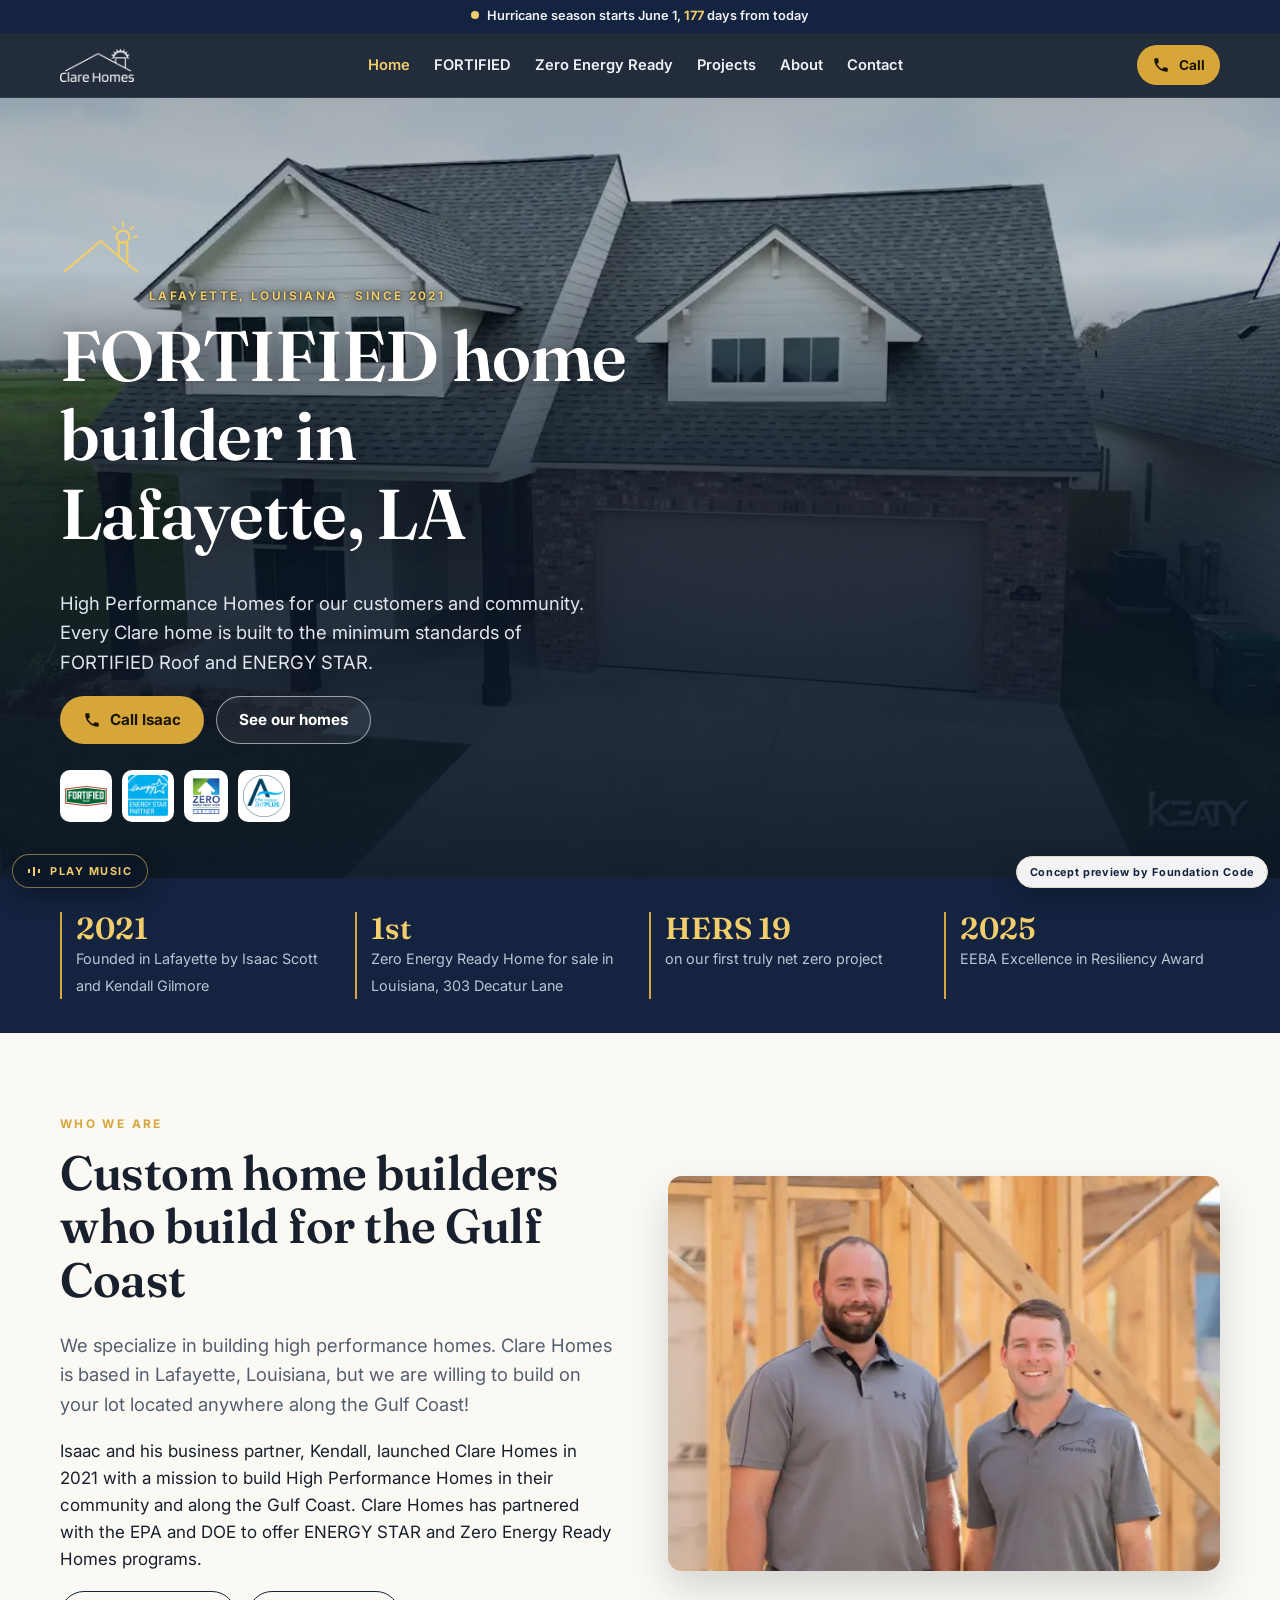
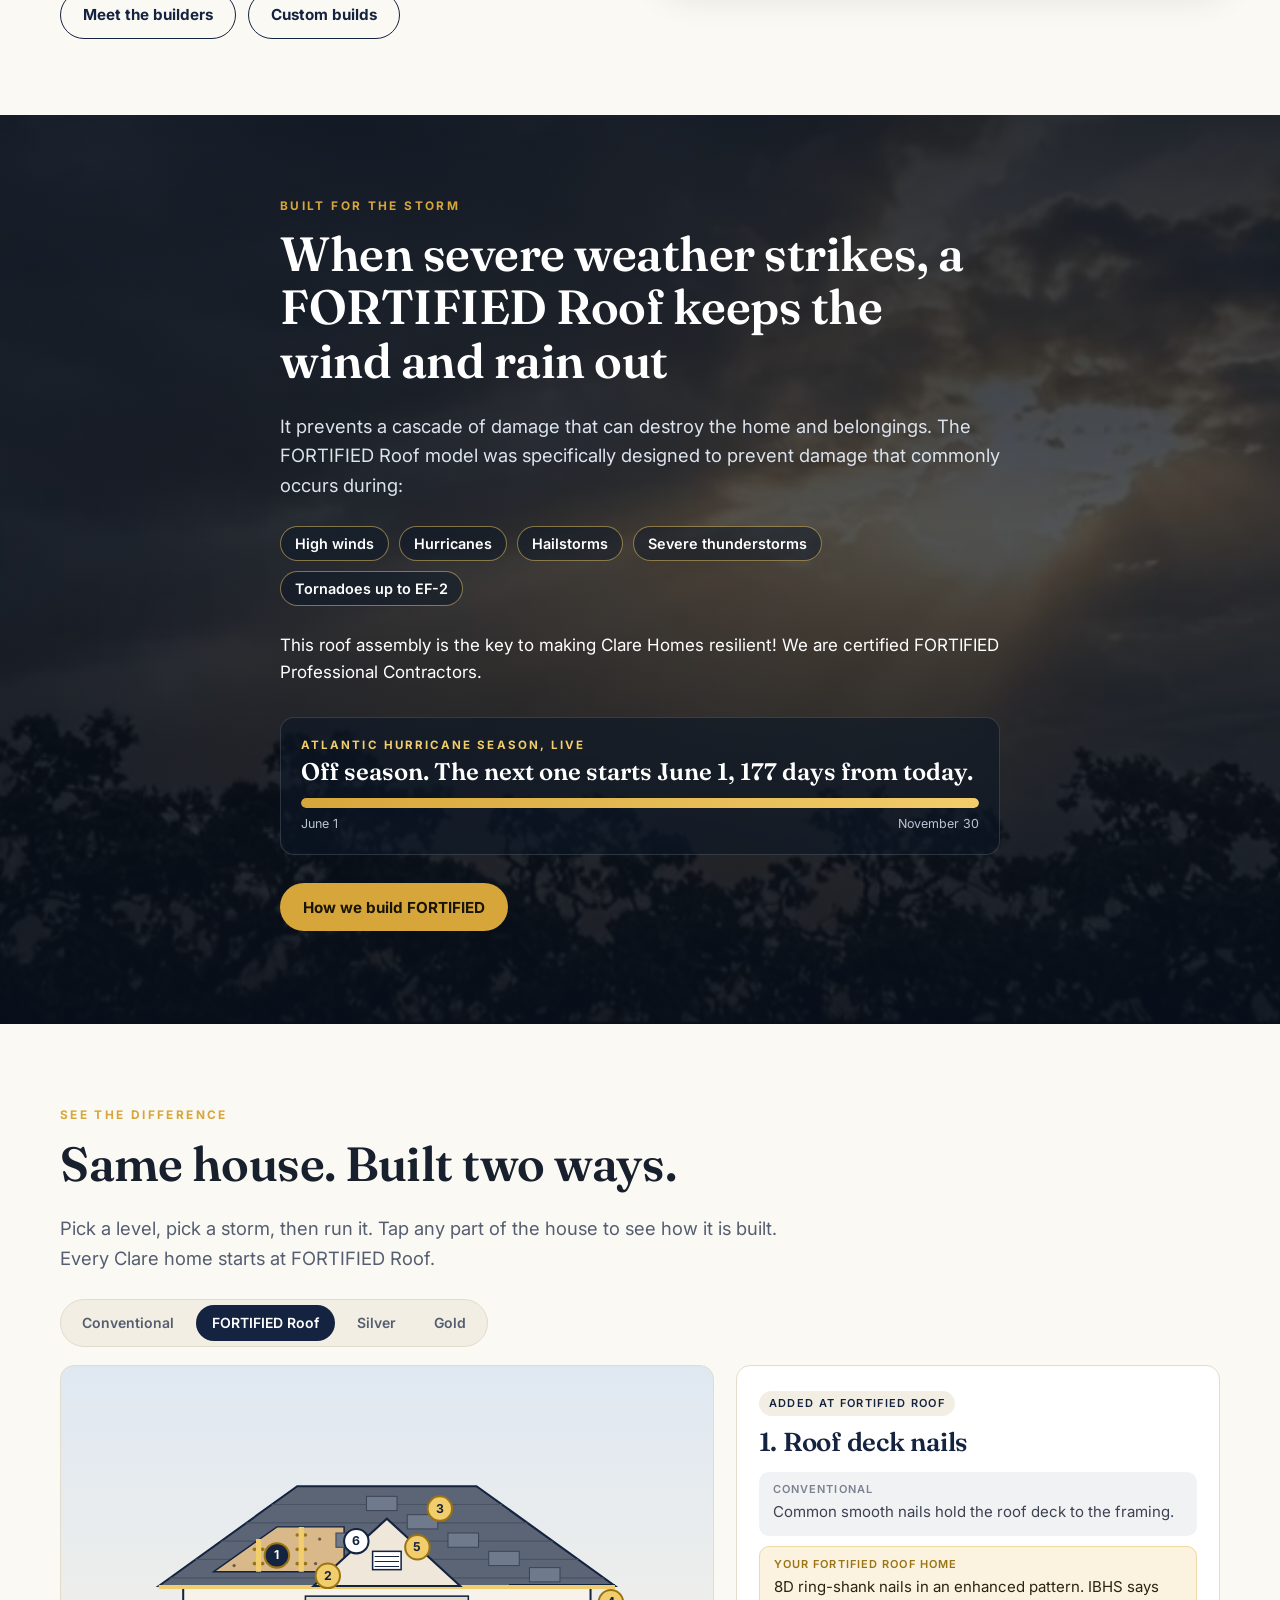
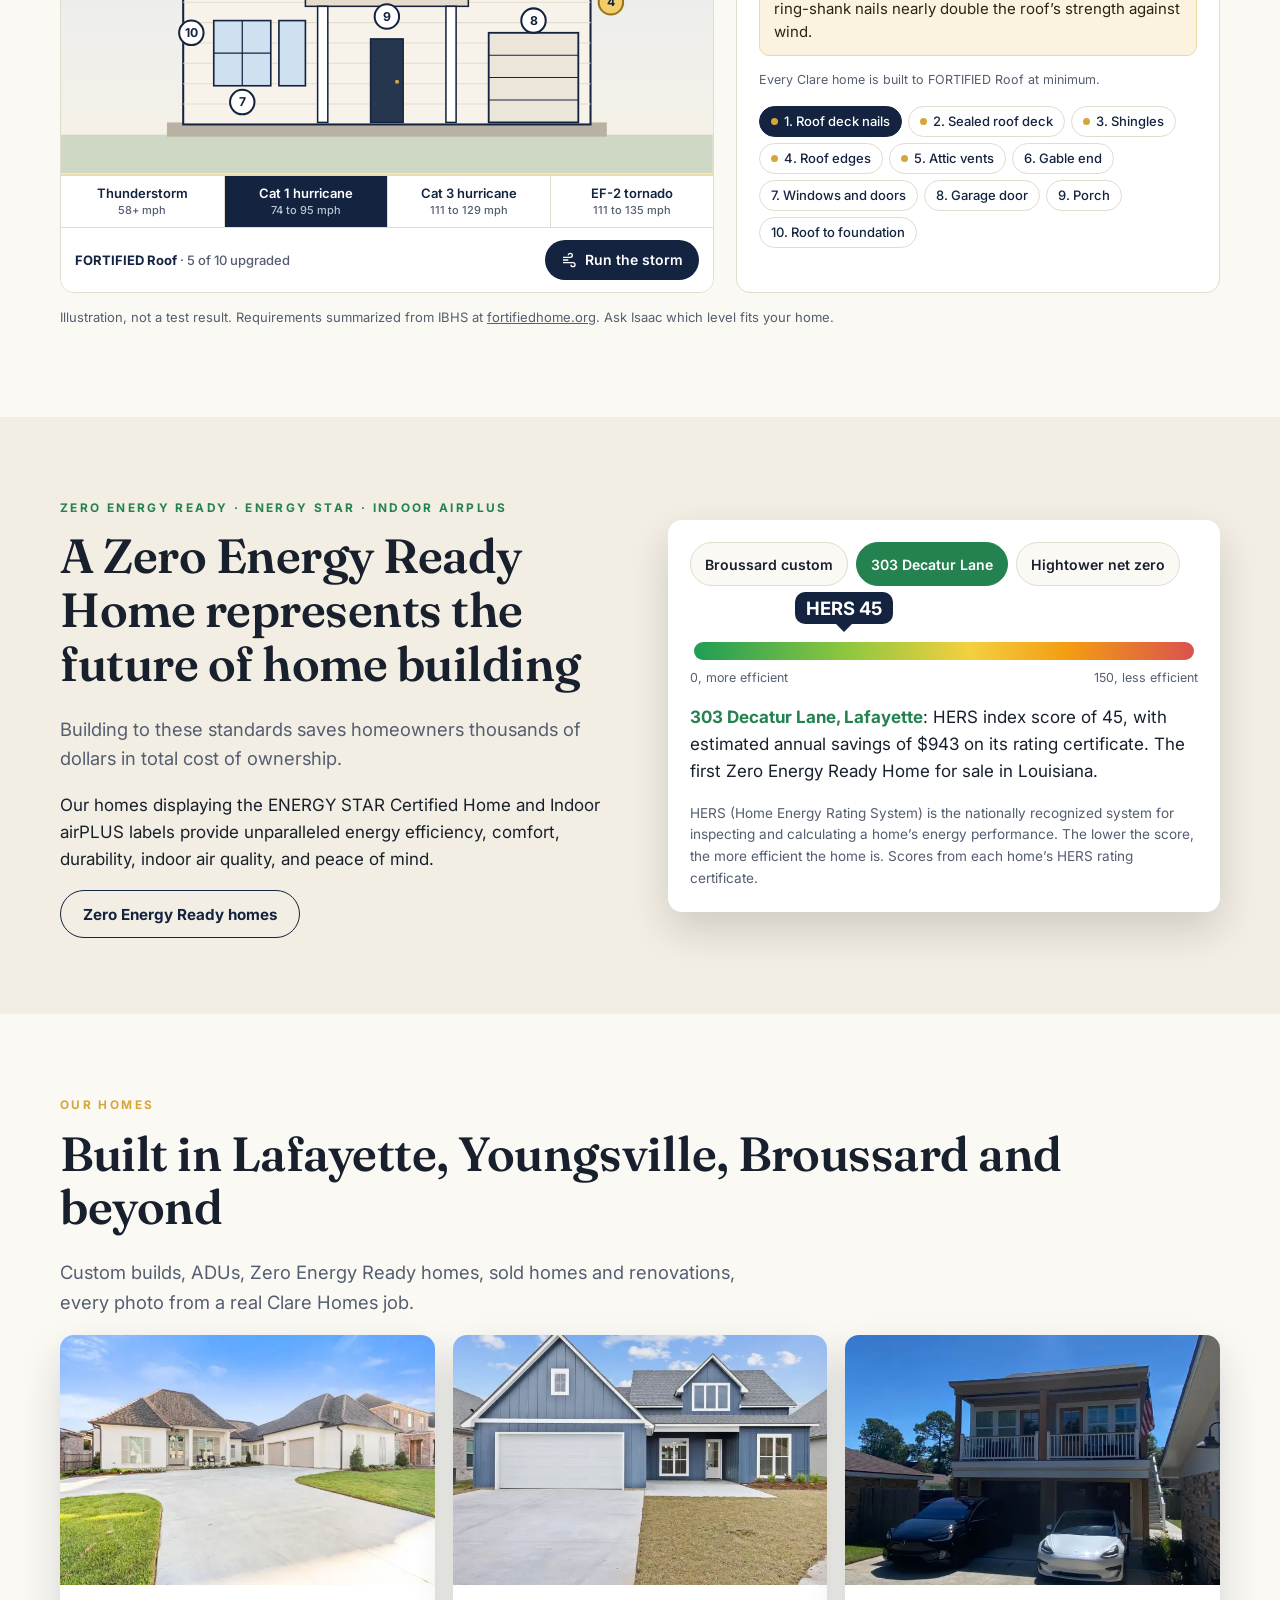
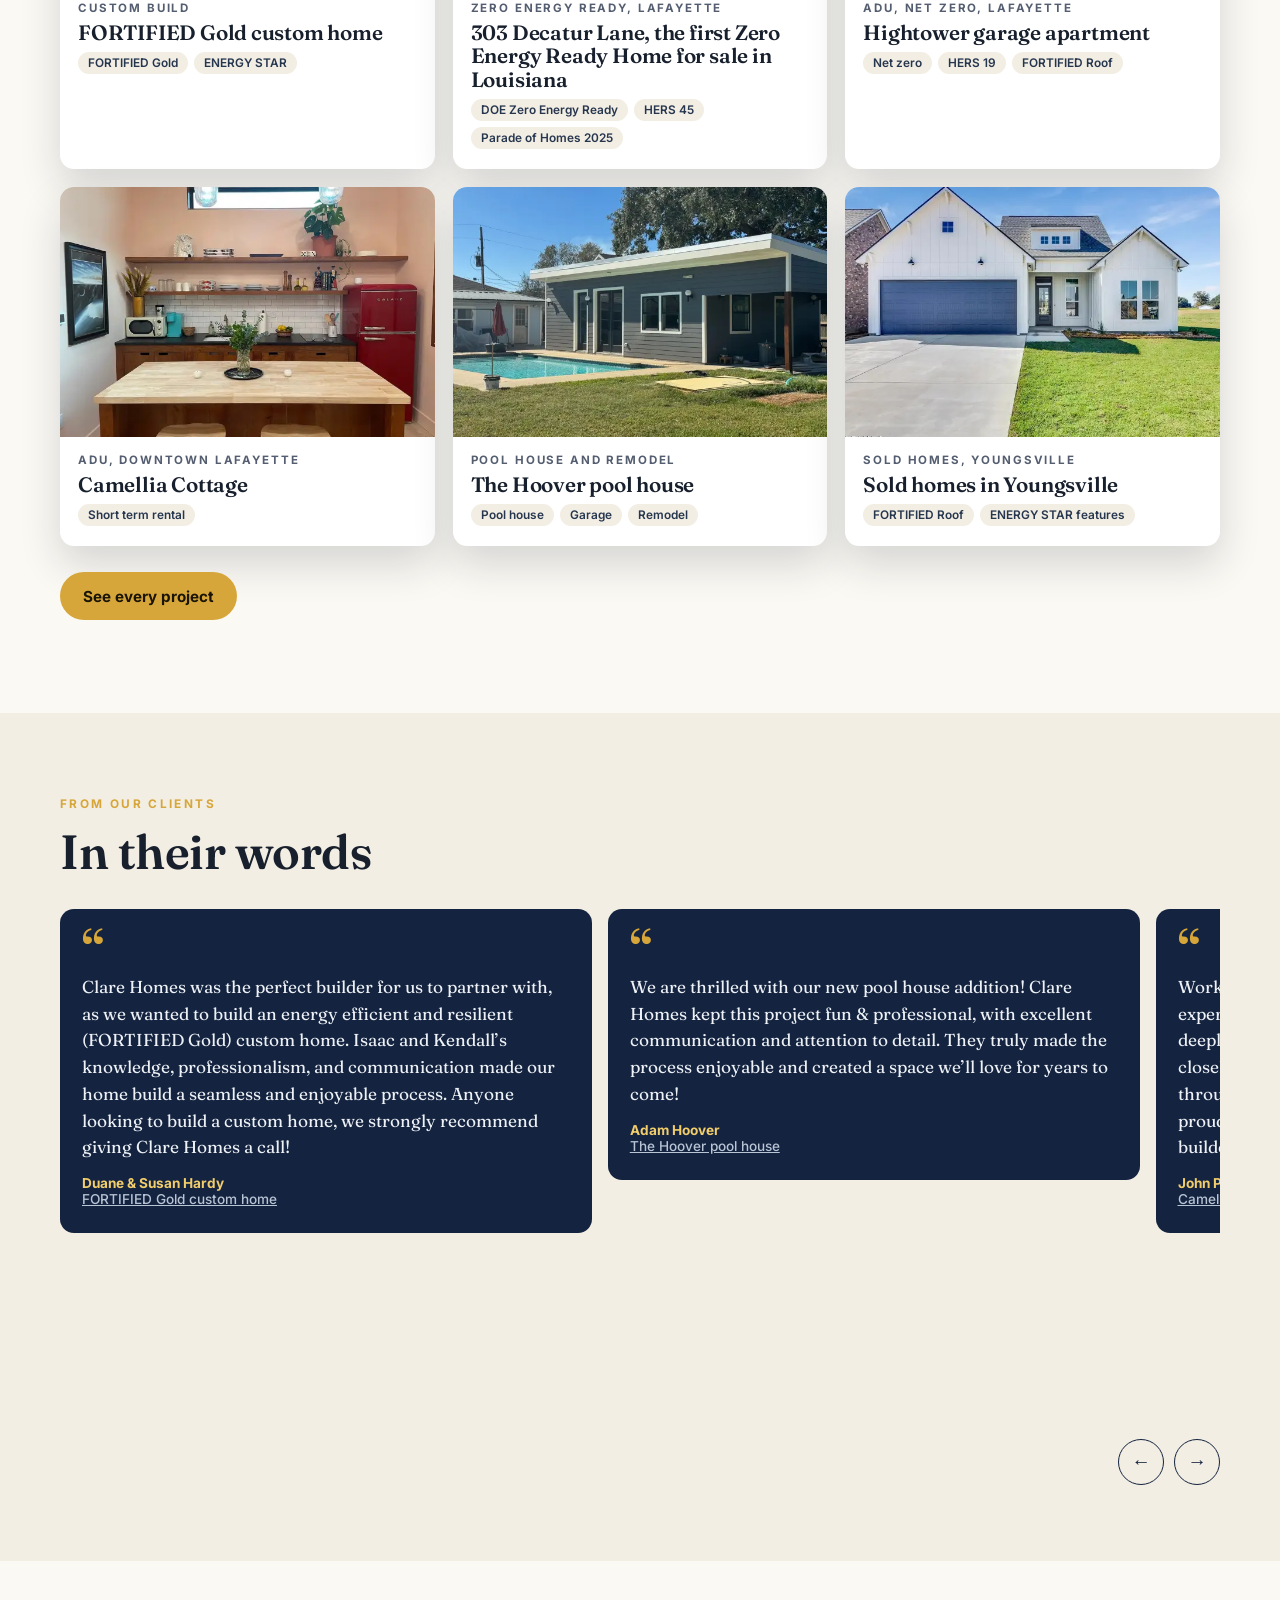
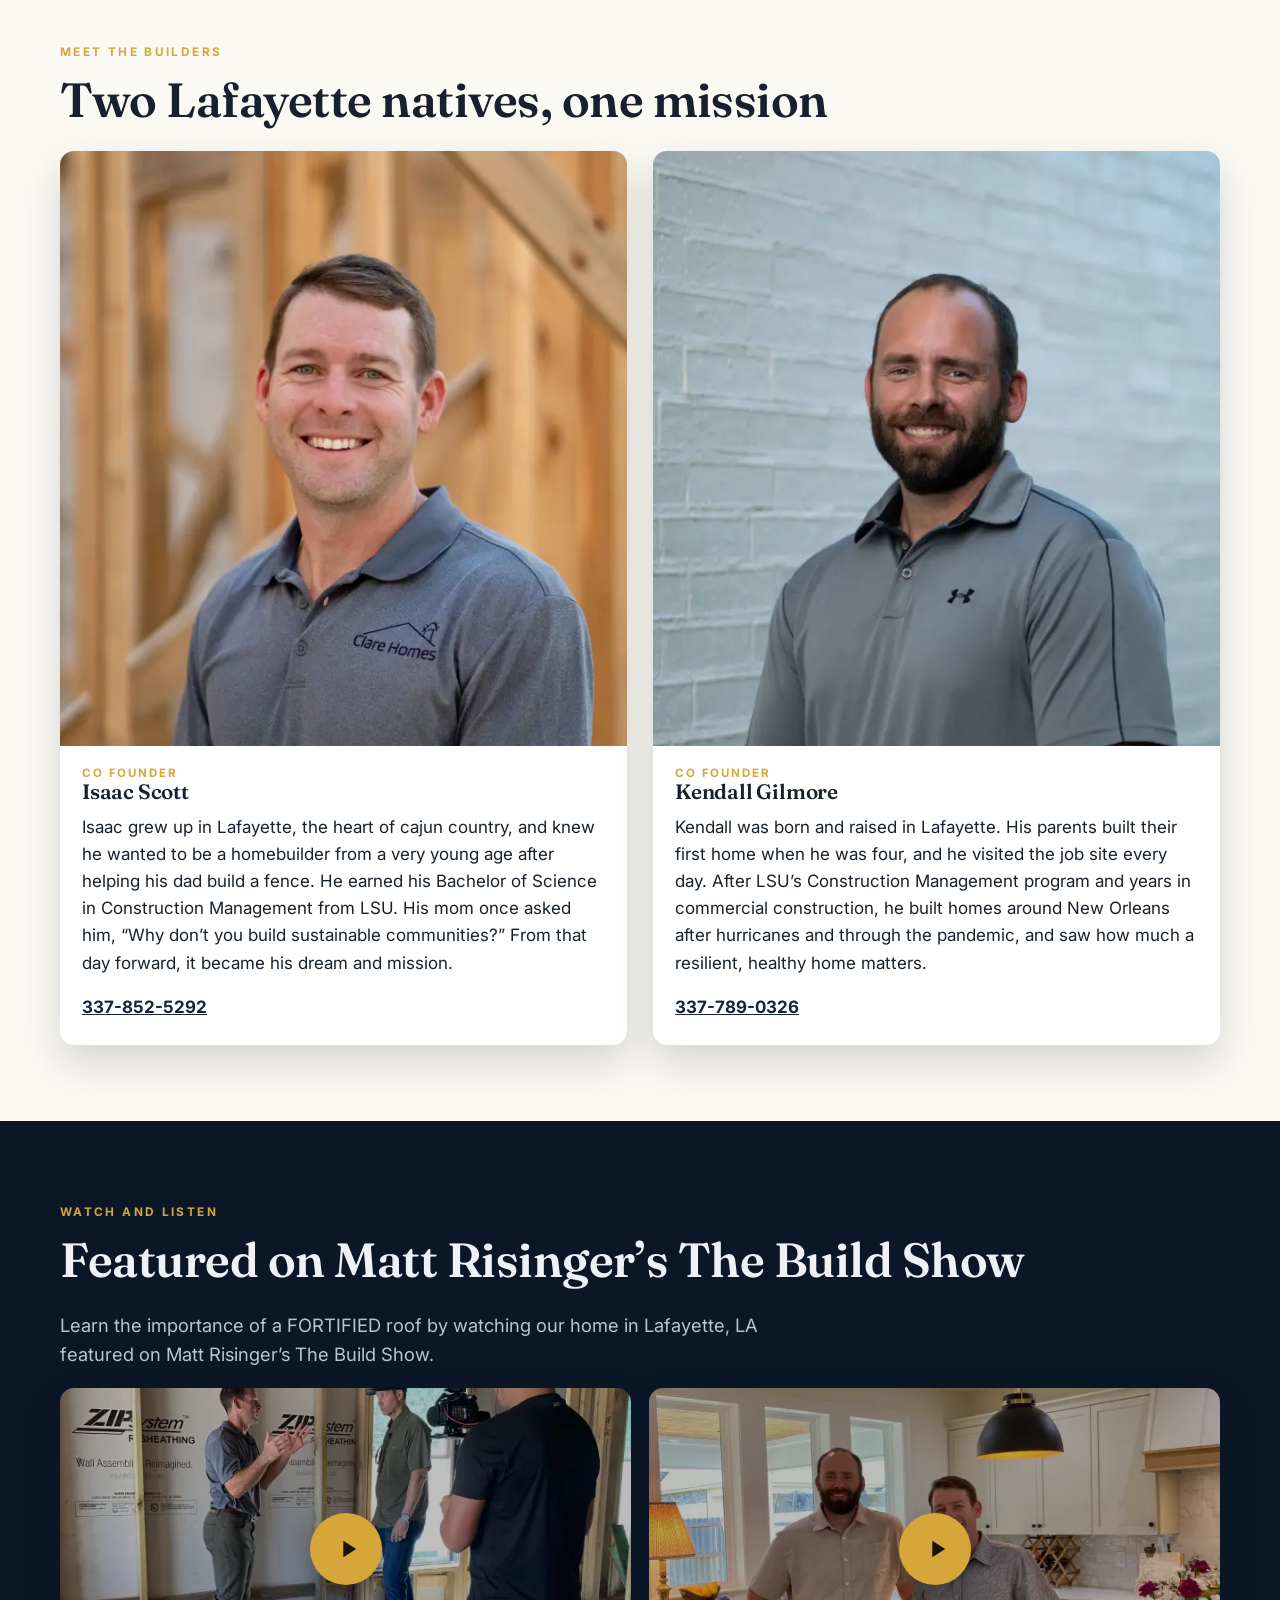
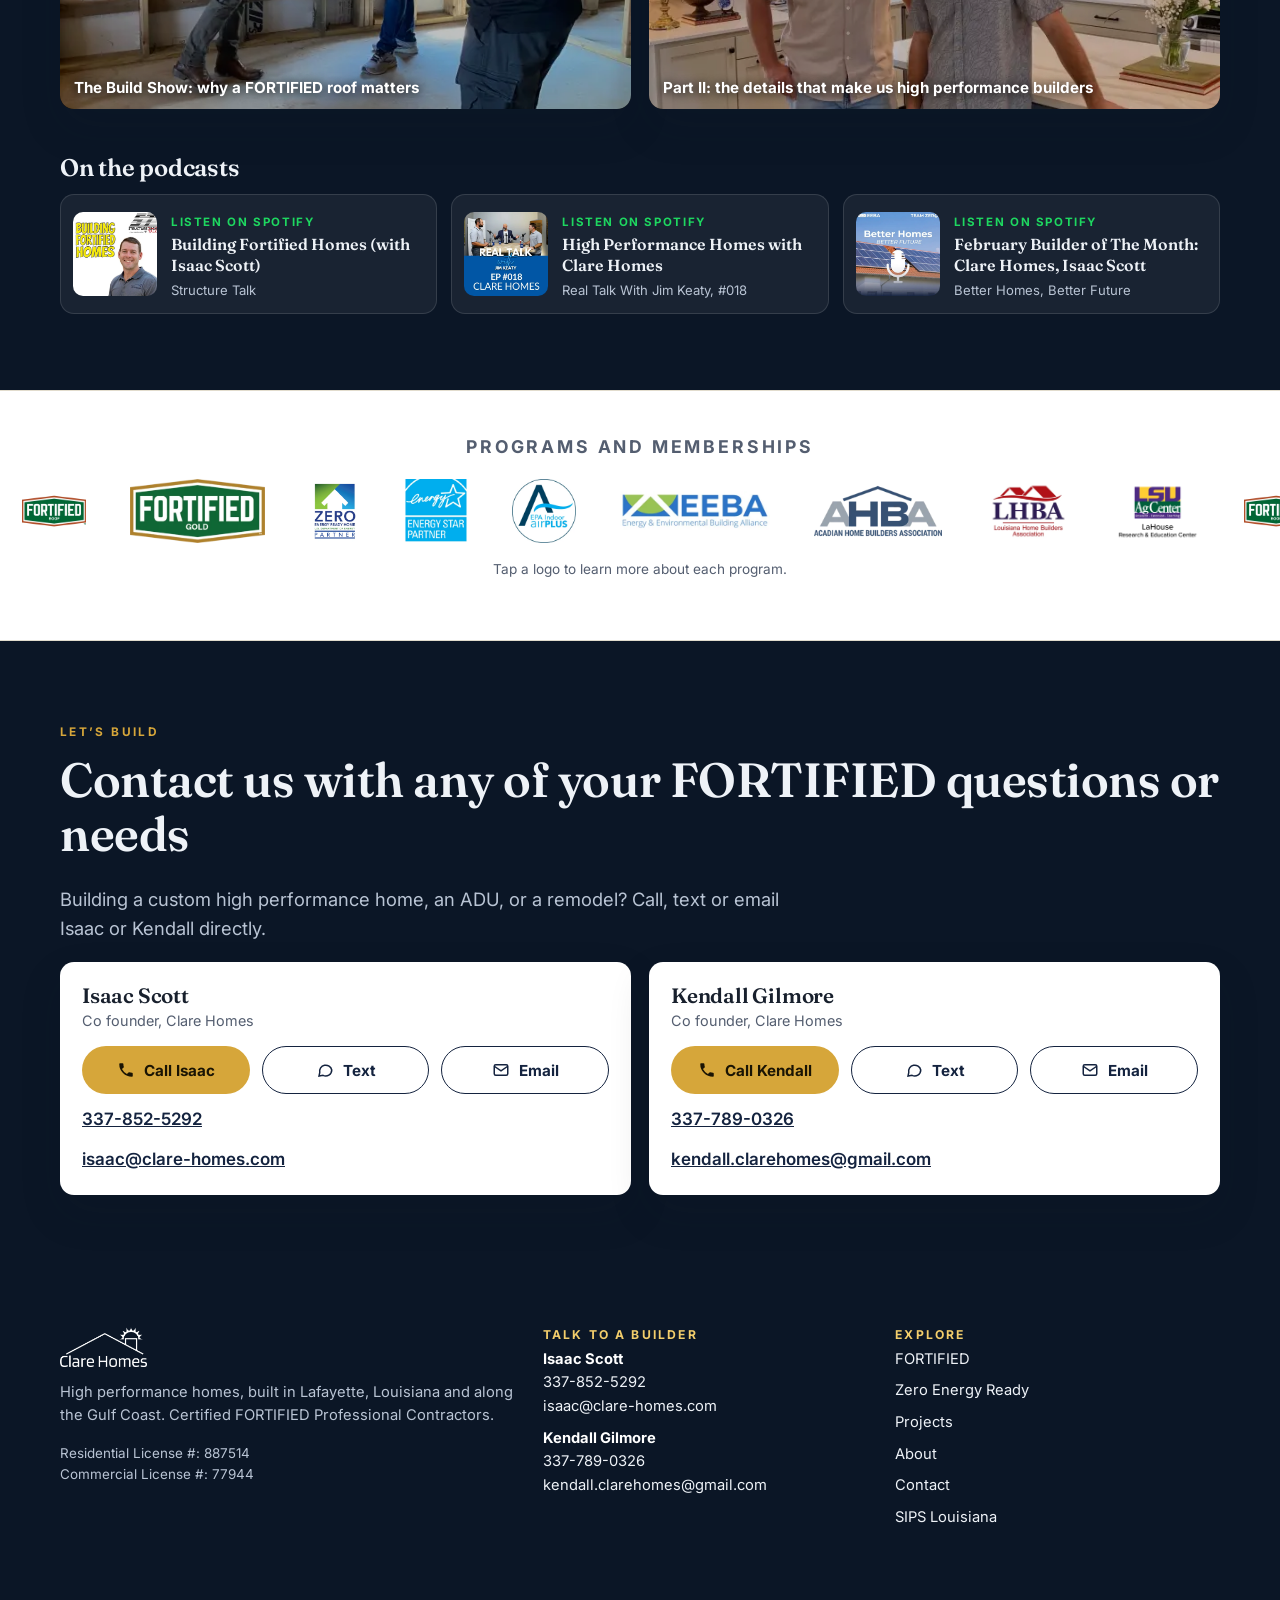
==== commit de307343: "Homepage: FORTIFIED storm comparison right after the storm section (build 20261023-064700)" ====
--- a/index.html
+++ b/index.html
@@ -10,7 +10,7 @@
 <meta property="og:type" content="website">
 <meta property="og:title" content="Clare Homes | FORTIFIED Home Builder in Lafayette, LA">
 <meta property="og:description" content="Clare Homes builds FORTIFIED, ENERGY STAR and DOE Zero Energy Ready custom homes in Lafayette, Louisiana and along the Gulf Coast. Certified FORTIFIED Professional Contractors.">
-<meta property="og:image" content="https://achyboy.github.io/clare-homes/video/hero.webp?v=20261022-233646">
+<meta property="og:image" content="https://achyboy.github.io/clare-homes/video/hero.webp?v=20261023-064700">
 <link rel="icon" href="img/icon.png">
 <link rel="apple-touch-icon" href="img/icon.png">
 <script>
@@ -19,7 +19,7 @@
    fetched with a unique URL (never cached); if it names a newer build than this
    page, hop once to ?v=<build>, a URL the cache has never seen. No popup.
    deploy.sh stamps BUILD, version.json and every asset ?v= together. */
-var BUILD='20261022-233646';
+var BUILD='20261023-064700';
 (function(){
   if(location.protocol==='file:') return;
   window.__freshPending=true;   /* the visit tracker waits on this so a hop counts once */
@@ -36,9 +36,9 @@
 <link rel="preconnect" href="https://fonts.googleapis.com">
 <link rel="preconnect" href="https://fonts.gstatic.com" crossorigin>
 <link href="https://fonts.googleapis.com/css2?family=Fraunces:opsz,wght@9..144,500;9..144,600&family=Inter:wght@400;500;600;700&display=swap" rel="stylesheet">
-<link rel="stylesheet" href="site.css?v=20261022-233646">
-<link rel="preload" as="image" href="video/hero.webp?v=20261022-233646">
-<script type="application/ld+json">{"@context": "https://schema.org", "@type": "HomeAndConstructionBusiness", "name": "Clare Homes", "url": "https://clare-homes.com/", "logo": "https://achyboy.github.io/clare-homes/img/logo.png", "image": "https://achyboy.github.io/clare-homes/video/hero.webp?v=20261022-233646", "description": "Lafayette, Louisiana home builder of FORTIFIED, ENERGY STAR and DOE Zero Energy Ready high performance homes. Certified FORTIFIED Professional Contractors.", "telephone": "+1-337-852-5292", "email": "isaac@clare-homes.com", "address": {"@type": "PostalAddress", "addressLocality": "Lafayette", "addressRegion": "LA", "addressCountry": "US"}, "areaServed": ["Lafayette, LA", "Acadiana", "Gulf Coast"], "foundingDate": "2021", "founder": [{"@type": "Person", "name": "Isaac Scott"}, {"@type": "Person", "name": "Kendall Gilmore"}], "employee": [{"@type": "Person", "name": "Kendall Gilmore", "telephone": "+1-337-789-0326", "email": "kendall.clarehomes@gmail.com"}], "knowsAbout": ["FORTIFIED Roof", "FORTIFIED Gold", "ENERGY STAR Certified Homes", "DOE Zero Energy Ready Home", "Indoor airPLUS", "SIPs"]}</script>
+<link rel="stylesheet" href="site.css?v=20261023-064700">
+<link rel="preload" as="image" href="video/hero.webp?v=20261023-064700">
+<script type="application/ld+json">{"@context": "https://schema.org", "@type": "HomeAndConstructionBusiness", "name": "Clare Homes", "url": "https://clare-homes.com/", "logo": "https://achyboy.github.io/clare-homes/img/logo.png", "image": "https://achyboy.github.io/clare-homes/video/hero.webp?v=20261023-064700", "description": "Lafayette, Louisiana home builder of FORTIFIED, ENERGY STAR and DOE Zero Energy Ready high performance homes. Certified FORTIFIED Professional Contractors.", "telephone": "+1-337-852-5292", "email": "isaac@clare-homes.com", "address": {"@type": "PostalAddress", "addressLocality": "Lafayette", "addressRegion": "LA", "addressCountry": "US"}, "areaServed": ["Lafayette, LA", "Acadiana", "Gulf Coast"], "foundingDate": "2021", "founder": [{"@type": "Person", "name": "Isaac Scott"}, {"@type": "Person", "name": "Kendall Gilmore"}], "employee": [{"@type": "Person", "name": "Kendall Gilmore", "telephone": "+1-337-789-0326", "email": "kendall.clarehomes@gmail.com"}], "knowsAbout": ["FORTIFIED Roof", "FORTIFIED Gold", "ENERGY STAR Certified Homes", "DOE Zero Energy Ready Home", "Indoor airPLUS", "SIPs"]}</script>
 </head>
 <body>
 <a class="skip" href="#main">Skip to content</a>
@@ -57,7 +57,7 @@
 <main id="main">
 
 <section class="hero" aria-labelledby="heroH">
-  <video data-bg autoplay muted loop playsinline preload="auto" poster="video/hero.webp?v=20261022-233646" aria-hidden="true" tabindex="-1"><source src="video/hero.mp4?v=20261022-233646" type="video/mp4"></video>
+  <video data-bg autoplay muted loop playsinline preload="auto" poster="video/hero.webp?v=20261023-064700" aria-hidden="true" tabindex="-1"><source src="video/hero.mp4?v=20261023-064700" type="video/mp4"></video>
   <div class="wrap">
     <svg class="logo-draw" viewBox="0 0 120 92" aria-hidden="true" focusable="false">
 <path d="M6 70 L58 26 L110 70"/><path d="M84 48 V28 H96 V58"/><circle cx="90" cy="20" r="9"/>
@@ -86,7 +86,7 @@
 </div></section>
 
 <section class="storm" aria-labelledby="stormH">
-  <video class="bg" data-bg muted loop playsinline preload="none" poster="video/storm.jpg?v=20261022-233646" aria-hidden="true" tabindex="-1"><source src="video/storm.mp4?v=20261022-233646" type="video/mp4"></video>
+  <video class="bg" data-bg muted loop playsinline preload="none" poster="video/storm.jpg?v=20261023-064700" aria-hidden="true" tabindex="-1"><source src="video/storm.mp4?v=20261023-064700" type="video/mp4"></video>
   <div class="wrap narrow">
     <span class="kicker">Built for the storm</span>
     <h2 id="stormH">When severe weather strikes, a FORTIFIED Roof keeps the wind and rain out</h2>
@@ -98,6 +98,316 @@
     <p style="margin-top:28px"><a class="btn btn-gold" href="fortified.html">How we build FORTIFIED</a></p>
   </div>
 </section>
+
+<section class="fc-sec" aria-labelledby="fcH"><div class="wrap">
+<style>
+.fc-sec{background:var(--paper)}
+.fc-head{max-width:720px;margin-bottom:26px}
+.fc-levels{display:flex;flex-wrap:wrap;gap:6px;background:var(--cream);border:1px solid var(--line);border-radius:999px;padding:5px;width:max-content;max-width:100%;margin-bottom:18px}
+.fc-levels button{border:0;background:transparent;font:600 14px/1 var(--sans);color:var(--muted);padding:11px 16px;border-radius:999px;cursor:pointer;white-space:nowrap}
+.fc-levels button.on{background:var(--navy);color:#fff}
+.fc-levels button.on.gold{background:linear-gradient(135deg,#c99a2e,#f2cd6b);color:#14233f}
+.fc-grid{display:grid;grid-template-columns:1.35fr 1fr;gap:22px;align-items:start}
+.fc-stage{position:relative;background:linear-gradient(#dfe8f2,#f5f1e8 70%);border:1px solid var(--line);border-radius:var(--r);overflow:hidden}
+.fc-stage.sky{background:linear-gradient(#5d6b80,#9aa6b4 70%)}
+.fc-stage svg{display:block;width:100%;height:auto}
+.fc-bar{display:flex;align-items:center;justify-content:space-between;gap:12px;padding:12px 14px;border-top:1px solid var(--line);background:#fff}
+.fc-bar .lv{font:500 13px/1.3 var(--sans);color:var(--muted)}
+.fc-bar .lv b{color:var(--navy)}
+.fc-run{border:0;background:var(--navy);color:#fff;font:600 14px/1 var(--sans);padding:12px 16px;border-radius:999px;cursor:pointer;display:inline-flex;gap:8px;align-items:center;white-space:nowrap}
+.fc-run[disabled]{opacity:.5}
+.fc-storm{display:grid;grid-template-columns:repeat(4,1fr);border-top:1px solid var(--line);background:#fff}
+.fc-storm button{border:0;border-left:1px solid var(--line);background:#fff;padding:10px 6px;font:600 13px/1.2 var(--sans);color:var(--navy);cursor:pointer}
+.fc-storm button:first-child{border-left:0}
+.fc-storm button small{display:block;font:500 11px/1.2 var(--sans);color:var(--muted);margin-top:3px}
+.fc-storm button.on{background:var(--navy);color:#fff}.fc-storm button.on small{color:var(--on-dark-2)}
+.fc-storm button[data-s="4"].on{background:#5a1f1f}
+.fc-stage.sky.st3{background:linear-gradient(#3e4858,#7b8796 70%)}
+.fc-stage.sky.st4{background:linear-gradient(#262c36,#5b6573 70%)}
+.st1 .wind path{animation-duration:1.6s!important}.st2 .wind path{animation-duration:1.1s!important}
+.st3 .wind path{animation-duration:.75s!important;stroke-width:2.8}.st4 .wind path{animation-duration:.5s!important;stroke-width:3.4}
+.st1 .rain line{animation-duration:1s!important}.st3 .rain line,.st4 .rain line{animation-duration:.45s!important;stroke-width:2}
+.fc-stage.shake svg{animation:shake .14s linear infinite}
+@keyframes shake{0%,100%{transform:translate(0,0)}25%{transform:translate(1.5px,-1px)}75%{transform:translate(-1.5px,1px)}}
+.strain{animation:strain .5s ease-in-out .8s 6 alternate;transform-box:fill-box;transform-origin:center bottom}
+@keyframes strain{to{transform:translateY(-8px) rotate(-1.2deg)}}
+.chunk{animation:chunk 1.5s ease-in 1.1s forwards;transform-box:fill-box;transform-origin:left bottom}
+@keyframes chunk{30%{transform:rotate(-12deg)}100%{transform:translate(420px,-200px) rotate(-200deg);opacity:0}}
+.roofoff{animation:roofoff 2s cubic-bezier(.5,0,.8,.4) 1.3s forwards;transform-box:fill-box;transform-origin:left bottom}
+@keyframes roofoff{15%{transform:translateY(-14px) rotate(-3deg)}35%{transform:translate(30px,-60px) rotate(-8deg)}100%{transform:translate(520px,-320px) rotate(-38deg);opacity:0}}
+.fc-attic{opacity:0;transition:opacity .4s 2.2s}.roofgone .fc-attic{opacity:1}
+@media (max-width:620px){.fc-storm{grid-template-columns:1fr 1fr}.fc-storm button:nth-child(3){border-left:0}.fc-storm button:nth-child(n+3){border-top:1px solid var(--line)}}
+@media (prefers-reduced-motion:reduce){.fc-stage.shake svg,.strain{animation:none}}
+.fc-result{background:#fff8e6;border-top:1px solid #ecd9a6;padding:0 14px;max-height:0;overflow:hidden;font:500 14.5px/1.45 var(--sans);color:var(--navy);transition:max-height .45s ease,padding .45s ease}
+.fc-result.show{max-height:140px;padding:12px 14px}
+.fc-result b{font-family:var(--serif)}
+.fc-panel{background:#fff;border:1px solid var(--line);border-radius:var(--r);padding:22px;min-height:100%}
+.fc-panel .tag{display:inline-block;font:600 11px/1 var(--sans);letter-spacing:.12em;text-transform:uppercase;padding:7px 10px;border-radius:999px;background:var(--cream);color:var(--navy)}
+.fc-panel .tag.g{background:linear-gradient(135deg,#c99a2e,#f2cd6b)}
+.fc-panel h3{font:600 26px/1.15 var(--serif);color:var(--navy);margin:12px 0 14px}
+.fc-cmp{display:grid;gap:10px}
+.fc-cmp div{border-radius:10px;padding:12px 14px;font-size:15px;line-height:1.5}
+.fc-cmp small{display:block;font:600 11px/1 var(--sans);letter-spacing:.1em;text-transform:uppercase;margin-bottom:6px}
+.fc-cmp .c{background:#f1f2f4;color:#3b4250}
+.fc-cmp .c small{color:#7a8291}
+.fc-cmp .f{background:#fbf3df;color:#2a2410;border:1px solid #ecd9a6}
+.fc-cmp .f small{color:#9a7414}
+.fc-cmp .f.no{opacity:.55}
+.fc-panel .src{margin-top:14px;font-size:12.5px;color:var(--muted)}
+.fc-list{display:flex;flex-wrap:wrap;gap:6px;margin-top:16px}
+.fc-list button{border:1px solid var(--line);background:#fff;border-radius:999px;font:500 13px/1 var(--sans);padding:8px 11px;color:var(--navy);cursor:pointer}
+.fc-list button.on{border-color:var(--navy);background:var(--navy);color:#fff}
+.fc-list button.up::before{content:"";display:inline-block;width:7px;height:7px;border-radius:50%;background:var(--gold);margin-right:6px;vertical-align:1px}
+.fc-note{margin-top:14px;font-size:13px;color:var(--muted)}
+/* svg parts */
+.hs{cursor:pointer}
+.hs circle.ring{fill:#fff;stroke:var(--navy);stroke-width:2;transition:fill .2s}
+.hs text{font:700 12px var(--sans);fill:var(--navy);pointer-events:none}
+.hs.up circle.ring{fill:#f2cd6b;stroke:#9a7414}
+.hs.sel circle.ring{fill:var(--navy)}
+.hs.sel text{fill:#fff}
+.hs .pulse{fill:none;stroke:var(--gold);stroke-width:2;opacity:0;transform-box:fill-box;transform-origin:center}
+.hs.up .pulse{animation:fcp 2.4s ease-out infinite}
+@keyframes fcp{0%{opacity:.8;transform:scale(1)}100%{opacity:0;transform:scale(2.2)}}
+.up-only{opacity:0;transition:opacity .4s}
+.lvl1 .need1,.lvl2 .need1,.lvl3 .need1,.lvl2 .need2,.lvl3 .need2,.lvl3 .need3{opacity:1}
+.wind path{stroke:#fff;stroke-width:2.2;stroke-linecap:round;fill:none;opacity:0}
+.storming .wind path{animation:gust 1.1s linear infinite}
+.storming .wind path:nth-child(2){animation-delay:.35s}.storming .wind path:nth-child(3){animation-delay:.7s}.storming .wind path:nth-child(4){animation-delay:.2s}
+@keyframes gust{0%{opacity:0;transform:translateX(-120px)}20%{opacity:.9}100%{opacity:0;transform:translateX(560px)}}
+.rain line{stroke:#c9d6e6;stroke-width:1.4;opacity:0}
+.storming .rain line{animation:rain .7s linear infinite}
+@keyframes rain{0%{opacity:0;transform:translate(0,-30px)}30%{opacity:.8}100%{opacity:0;transform:translate(-14px,40px)}}
+.fail .shingle{animation:peel 1.6s ease-in forwards;transform-box:fill-box;transform-origin:left bottom}
+.fail .shingle:nth-child(2){animation-delay:.25s}.fail .shingle:nth-child(3){animation-delay:.5s}.fail .shingle:nth-child(4){animation-delay:.8s}.fail .shingle:nth-child(5){animation-delay:1s}.fail .shingle:nth-child(6){animation-delay:1.2s}
+@keyframes peel{0%{transform:none}25%{transform:rotate(-14deg)}100%{transform:translate(380px,-140px) rotate(-260deg);opacity:0}}
+.drip{opacity:0}
+.fail .drip{animation:drip 1s ease-in 1.2s infinite}
+.fail .drip:nth-child(2){animation-delay:1.5s}.fail .drip:nth-child(3){animation-delay:1.8s}
+@keyframes drip{0%{opacity:0;transform:translateY(0)}20%{opacity:1}100%{opacity:0;transform:translateY(46px)}}
+.fail .edge-lift{animation:lift .5s ease-in-out .3s 4 alternate;transform-box:fill-box;transform-origin:right top}
+@keyframes lift{to{transform:rotate(-7deg)}}
+.fail .bow{animation:bow .45s ease-in-out .4s 5 alternate;transform-box:fill-box;transform-origin:center}
+@keyframes bow{to{transform:scaleX(.9) skewY(-3deg)}}
+.crack{opacity:0;transition:opacity .2s}
+.fail .crack{opacity:1;transition-delay:1s}
+.fail .porch-lift{animation:plift .5s ease-in-out .6s 4 alternate;transform-box:fill-box;transform-origin:left center}
+@keyframes plift{to{transform:translateY(-9px) rotate(-3deg)}}
+.fail .gable-push{animation:gpush .45s ease-in-out .5s 5 alternate;transform-box:fill-box;transform-origin:center bottom}
+@keyframes gpush{to{transform:scale(.94,1.03)}}
+.flow{stroke:#f2cd6b;stroke-width:4;stroke-dasharray:14 200;stroke-dashoffset:0;opacity:0}
+.storming.lvl3 .flow{opacity:1;animation:flow 1.2s linear infinite}
+@keyframes flow{to{stroke-dashoffset:-214}}
+@media (max-width:900px){.fc-grid{grid-template-columns:1fr}}
+.fc-run svg{width:16px!important;height:16px!important;flex:none}
+@media (max-width:620px){.fc-levels{display:grid;grid-template-columns:repeat(4,1fr);width:100%;border-radius:14px}.fc-levels button{padding:10px 4px;font-size:12.5px;white-space:normal;line-height:1.15}
+  .fc-bar{flex-wrap:wrap}.fc-run{width:100%;justify-content:center}
+  .hs circle{r:19px}.hs text{font-size:19px;transform:translateY(3px)}}
+@media (prefers-reduced-motion:reduce){.hs.up .pulse,.storming .wind path,.storming .rain line{animation:none}}
+</style>
+
+<div class="fc-head rv"><span class="kicker">See the difference</span>
+<h2 id="fcH">Same house. Built two ways.</h2>
+<p class="lead">Pick a level, pick a storm, then run it. Tap any part of the house to see how it is built. Every Clare home starts at FORTIFIED Roof.</p></div>
+
+<div class="fc-levels" role="tablist" aria-label="Construction level" id="fcLevels">
+  <button type="button" role="tab" data-l="0">Conventional</button>
+  <button type="button" role="tab" data-l="1">FORTIFIED Roof</button>
+  <button type="button" role="tab" data-l="2">Silver</button>
+  <button type="button" role="tab" data-l="3">Gold</button>
+</div>
+
+<div class="fc-grid">
+  <div class="fc-stage rv" id="fcStage">
+    <svg viewBox="0 0 640 400" id="fcSvg" aria-label="Drawing of a house showing FORTIFIED construction details">
+      <defs><clipPath id="fcRoofClip"><polygon points="96,216 232,118 408,118 544,216"/></clipPath></defs>
+      <!-- ground -->
+      <rect x="0" y="362" width="640" height="38" fill="#cfd8c4"/>
+      <rect x="104" y="350" width="432" height="14" fill="#b9b2a3"/>
+      <!-- walls -->
+      <rect x="120" y="212" width="400" height="140" fill="#f7f3ea" stroke="#14233f" stroke-width="2"/>
+      <g stroke="#e4ddcf" stroke-width="1"><path d="M120 232H520M120 252H520M120 272H520M120 292H520M120 312H520M120 332H520"/></g>
+      <!-- attic water (shows when deck unsealed) -->
+      <g class="fc-water" id="fcWater"><circle class="drip" cx="200" cy="222" r="3.5" fill="#4a90d9"/><circle class="drip" cx="300" cy="224" r="3.5" fill="#4a90d9"/><circle class="drip" cx="440" cy="222" r="3.5" fill="#4a90d9"/></g>
+      <g class="fc-attic"><path d="M120 212L230 140M200 212L250 150M520 212L410 140M440 212L390 150" stroke="#8a6d4a" stroke-width="3"/><path d="M120 212H520" stroke="#8a6d4a" stroke-width="4"/></g>
+      <!-- roof -->
+      <g id="fcRoof">
+        <polygon points="96,216 232,118 408,118 544,216" fill="#5b6576" stroke="#14233f" stroke-width="2"/>
+        <g clip-path="url(#fcRoofClip)" stroke="#4a5363" stroke-width="1.2"><path d="M80 136H560M80 154H560M80 172H560M80 190H560M80 208H560"/></g>
+        <!-- cutaway: deck boards, nails, seam tape -->
+        <g id="fcDeck"><g transform="translate(150 150)">
+          <polygon points="0,52 62,8 128,8 128,52" fill="#d9b98a" stroke="#14233f" stroke-width="1.4"/>
+          <path d="M44 21V52M86 8V52" stroke="#a8875a" stroke-width="1.2"/>
+          <g fill="#6b5a44"><circle cx="20" cy="46" r="1.6"/><circle cx="60" cy="40" r="1.6"/><circle cx="100" cy="44" r="1.6"/><circle cx="104" cy="20" r="1.6"/></g>
+          <g class="up-only need1" fill="#9a7414"><circle cx="40" cy="30" r="1.8"/><circle cx="40" cy="44" r="1.8"/><circle cx="48" cy="30" r="1.8"/><circle cx="48" cy="44" r="1.8"/><circle cx="82" cy="16" r="1.8"/><circle cx="82" cy="30" r="1.8"/><circle cx="82" cy="44" r="1.8"/><circle cx="90" cy="16" r="1.8"/><circle cx="90" cy="30" r="1.8"/><circle cx="90" cy="44" r="1.8"/></g>
+          <path class="up-only need1" d="M44 20V52M86 8V52" stroke="#f2cd6b" stroke-width="5" opacity=".9"/>
+        </g></g>
+        <!-- loose shingles that peel in a storm -->
+        <g id="fcShingles" fill="#6f7a8c" stroke="#3d4553" stroke-width="1">
+          <rect class="shingle" x="300" y="128" width="30" height="14"/><rect class="shingle" x="340" y="146" width="30" height="14"/>
+          <rect class="shingle" x="380" y="164" width="30" height="14"/><rect class="shingle" x="420" y="182" width="30" height="14"/>
+          <rect class="shingle" x="460" y="198" width="30" height="14"/><rect class="shingle" x="270" y="164" width="30" height="14"/>
+        </g>
+        <!-- eave edge -->
+        <g id="fcEdge"><path class="edge-lift" d="M440 216H544" stroke="#14233f" stroke-width="4"/>
+        <path class="up-only need1" d="M96 217H544" stroke="#f2cd6b" stroke-width="4"/></g>
+      </g>
+      <!-- front gable over porch -->
+      <g id="fcGable"><g class="gable-push"><polygon points="248,216 320,150 392,216" fill="#efe8da" stroke="#14233f" stroke-width="2"/>
+        <rect x="306" y="182" width="28" height="18" fill="#fff" stroke="#14233f" stroke-width="1.5"/><path d="M308 187h24M308 192h24M308 197h24" stroke="#14233f"/>
+        <path class="up-only need2" d="M262 214L320 162 378 214" stroke="#f2cd6b" stroke-width="3" fill="none"/></g></g>
+      <!-- porch -->
+      <g id="fcPorch"><g class="porch-lift"><rect x="240" y="226" width="160" height="10" fill="#e6dccb" stroke="#14233f" stroke-width="1.5"/></g>
+        <rect x="252" y="236" width="10" height="114" fill="#fff" stroke="#14233f" stroke-width="1.5"/><rect x="378" y="236" width="10" height="114" fill="#fff" stroke="#14233f" stroke-width="1.5"/>
+        <g class="up-only need2" fill="#f2cd6b"><rect x="250" y="344" width="14" height="6"/><rect x="376" y="344" width="14" height="6"/><rect x="250" y="234" width="14" height="5"/><rect x="376" y="234" width="14" height="5"/></g></g>
+      <!-- door -->
+      <rect x="304" y="268" width="32" height="82" fill="#26364f" stroke="#14233f" stroke-width="1.5"/><circle cx="330" cy="310" r="2" fill="#d6a63a"/>
+      <!-- windows -->
+      <g id="fcWin"><g fill="#cfe0f0" stroke="#14233f" stroke-width="1.6"><rect x="150" y="250" width="56" height="64"/><rect x="214" y="250" width="26" height="64"/></g>
+        <path d="M178 250V314M150 282H206" stroke="#14233f" stroke-width="1.2"/>
+        <path class="crack" d="M158 258l12 10-4 8 10 12M220 262l8 14-6 10" stroke="#14233f" stroke-width="1.2" fill="none"/>
+        <g class="up-only need2" fill="none" stroke="#f2cd6b" stroke-width="3"><rect x="147" y="247" width="62" height="70"/><rect x="211" y="247" width="32" height="70"/></g></g>
+      <!-- garage -->
+      <g id="fcGarage"><g class="bow"><rect x="420" y="262" width="88" height="88" fill="#ece6da" stroke="#14233f" stroke-width="1.8"/>
+        <path d="M420 284H508M420 306H508M420 328H508" stroke="#14233f" stroke-width="1"/></g>
+        <path class="up-only need2" d="M424 266V346M504 266V346M420 295H508M420 317H508" stroke="#f2cd6b" stroke-width="2.4"/></g>
+      <!-- continuous load path (Gold) -->
+      <g id="fcPath"><path class="up-only need3" d="M128 214V350M512 214V350" stroke="#f2cd6b" stroke-width="5"/>
+        <path class="up-only need3" d="M128 210h10M512 210h-10M122 350h14M518 350h-14" stroke="#9a7414" stroke-width="3"/>
+        <path class="flow" d="M128 214V350"/><path class="flow" d="M512 214V350"/></g>
+      <!-- weather -->
+      <g class="rain"><line x1="60" y1="30" x2="54" y2="44"/><line x1="160" y1="60" x2="154" y2="74"/><line x1="260" y1="20" x2="254" y2="34"/><line x1="360" y1="50" x2="354" y2="64"/><line x1="460" y1="30" x2="454" y2="44"/><line x1="560" y1="70" x2="554" y2="84"/><line x1="110" y1="90" x2="104" y2="104"/><line x1="510" y1="100" x2="504" y2="114"/><line x1="610" y1="40" x2="604" y2="54"/><line x1="210" y1="100" x2="204" y2="114"/></g>
+      <g class="wind"><path d="M0 120c60-10 120 10 180 0"/><path d="M0 200c50-8 100 8 150 0"/><path d="M0 70c70-12 140 12 210 0"/><path d="M0 300c40-6 80 6 120 0"/></g>
+      <!-- hotspots -->
+      <g id="fcHot"></g>
+    </svg>
+    <div class="fc-result" id="fcResult" role="status"></div>
+    <div class="fc-storm" id="fcStorm" role="radiogroup" aria-label="Storm strength"><button type="button" data-s="1" role="radio">Thunderstorm<small>58+ mph</small></button><button type="button" data-s="2" role="radio">Cat 1 hurricane<small>74 to 95 mph</small></button><button type="button" data-s="3" role="radio">Cat 3 hurricane<small>111 to 129 mph</small></button><button type="button" data-s="4" role="radio">EF-2 tornado<small>111 to 135 mph</small></button></div>
+    <div class="fc-bar"><span class="lv" id="fcLv"></span><button type="button" class="fc-run" id="fcRun"><svg width="16" height="16" viewBox="0 0 24 24" fill="none" stroke="currentColor" stroke-width="2"><path d="M3 8h11a3 3 0 1 0-3-3M3 16h15a3 3 0 1 1-3 3M3 12h8"/></svg>Run the storm</button></div>
+  </div>
+
+  <div class="fc-panel rv" id="fcPanel" aria-live="polite"></div>
+</div>
+<p class="fc-note">Illustration, not a test result. Requirements summarized from IBHS at <a href="https://fortifiedhome.org/" rel="noopener">fortifiedhome.org</a>. Ask Isaac which level fits your home.</p>
+
+<script>
+(function(){
+  var L=['Conventional','FORTIFIED Roof','FORTIFIED Silver','FORTIFIED Gold'];
+  var P=[
+    {k:'nails',t:'Roof deck nails',lv:1,x:212,y:186,el:null,
+     c:'Common smooth nails hold the roof deck to the framing.',
+     f:'8D ring-shank nails in an enhanced pattern. IBHS says ring-shank nails nearly double the roof’s strength against wind.'},
+    {k:'deck',t:'Sealed roof deck',lv:1,x:262,y:206,el:'fcWater',
+     c:'If shingles blow off, rain can pour through the seams between the deck boards.',
+     f:'The roof deck is sealed, so water stays out even if the roof covering comes off.'},
+    {k:'shingles',t:'Shingles',lv:1,x:372,y:140,el:'fcShingles',
+     c:'Shingles are installed without the FORTIFIED wind rating requirement.',
+     f:'Shingles carry the highest wind ratings (ASTM D3161 Class F or D7158 Class H). An optional hail upgrade uses impact rated shingles for hail up to 2 inches.'},
+    {k:'edge',t:'Roof edges',lv:1,x:540,y:232,el:'fcEdge',
+     c:'Roof edges are where wind gets under the covering and starts peeling.',
+     f:'A wider drip edge and a fully adhered starter strip lock the edges down.'},
+    {k:'vents',t:'Attic vents',lv:1,x:350,y:178,el:null,
+     c:'Standard vents can let wind driven rain into the attic.',
+     f:'Attic vents are wind and rain resistant.'},
+    {k:'gable',t:'Gable end',lv:2,x:290,y:172,el:'fcGable',
+     c:'A tall gable wall can be pushed in or pulled out by strong wind.',
+     f:'Gable end bracing keeps that wall from collapsing.'},
+    {k:'windows',t:'Windows and doors',lv:2,x:178,y:330,el:'fcWin',
+     c:'Windows and doors are not required to be pressure rated or protected from flying debris.',
+     f:'Pressure rated windows and doors, plus impact protection in hurricane zones.'},
+    {k:'garage',t:'Garage door',lv:2,x:464,y:250,el:'fcGarage',
+     c:'A big garage door can blow in and let wind push up on the roof from inside.',
+     f:'An impact and pressure rated garage door keeps the wind out.'},
+    {k:'porch',t:'Porch',lv:2,x:320,y:246,el:'fcPorch',
+     c:'Porches and carports can lift off and take part of the roof with them.',
+     f:'Attached structures like porches and carports are anchored down.'},
+    {k:'path',t:'Roof to foundation',lv:3,x:128,y:262,el:'fcPath',
+     c:'Typical construction relies on gravity and the weight of the house to hold it down.',
+     f:'An engineered continuous load path ties the roof to the walls, story to story, and the walls to the foundation, so the house acts as one solid structure.'}
+  ];
+  var SILVER_ALSO='Silver also adds reinforced soffits, stronger exterior sheathing and chimney bracing.';
+  var svg=document.getElementById('fcSvg'), hot=document.getElementById('fcHot'), panel=document.getElementById('fcPanel'),
+      lvls=document.getElementById('fcLevels'), lvTxt=document.getElementById('fcLv'), run=document.getElementById('fcRun'),
+      res=document.getElementById('fcResult'), stage=document.getElementById('fcStage');
+  var level=1, sel=0, NS='http://www.w3.org/2000/svg';
+  P.forEach(function(p,i){
+    var g=document.createElementNS(NS,'g'); g.setAttribute('class','hs'); g.setAttribute('tabindex','0'); g.setAttribute('role','button');
+    g.setAttribute('aria-label',p.t);
+    g.innerHTML='<circle class="pulse" cx="'+p.x+'" cy="'+p.y+'" r="12"/><circle class="ring" cx="'+p.x+'" cy="'+p.y+'" r="12"/><text x="'+p.x+'" y="'+(p.y+4)+'" text-anchor="middle">'+(i+1)+'</text>';
+    g.addEventListener('click',function(){pick(i)});
+    g.addEventListener('keydown',function(e){if(e.key==='Enter'||e.key===' '){e.preventDefault();pick(i)}});
+    hot.appendChild(g); p.g=g;
+  });
+  function pick(i){sel=i;paint();}
+  function setLevel(l){level=l;paint();}
+  function paint(){
+    ['lvl0','lvl1','lvl2','lvl3'].forEach(function(c){svg.classList.remove(c)}); svg.classList.add('lvl'+level);
+    [].forEach.call(lvls.children,function(b){var on=+b.dataset.l===level;b.classList.toggle('on',on);b.classList.toggle('gold',on&&level===3);b.setAttribute('aria-selected',on)});
+    var up=P.filter(function(p){return p.lv<=level}).length;
+    lvTxt.innerHTML='<b>'+L[level]+'</b> · '+up+' of '+P.length+' upgraded';
+    P.forEach(function(p,i){p.g.classList.toggle('up',p.lv<=level);p.g.classList.toggle('sel',i===sel)});
+    var p=P[sel], has=p.lv<=level;
+    panel.innerHTML='<span class="tag'+(p.lv===3?' g':'')+'">Added at '+L[p.lv]+'</span><h3>'+(sel+1)+'. '+p.t+'</h3>'+
+      '<div class="fc-cmp"><div class="c"><small>Conventional</small>'+p.c+'</div><div class="f'+(has?'':' no')+'"><small>'+(has?'Your '+L[level]+' home':'FORTIFIED ('+L[p.lv]+' and up)')+'</small>'+p.f+'</div></div>'+
+      (p.lv===2?'<p class="src">'+SILVER_ALSO+'</p>':'')+
+      (level===1&&p.lv===1?'<p class="src">Every Clare home is built to FORTIFIED Roof at minimum.</p>':'')+
+      (p.lv===3?'<p class="src">Clare Homes finished a FORTIFIED Gold custom home in 2025.</p>':'')+
+      '<div class="fc-list">'+P.map(function(q,j){return '<button type="button" data-j="'+j+'" class="'+(q.lv<=level?'up ':'')+(j===sel?'on':'')+'">'+(j+1)+'. '+q.t+'</button>'}).join('')+'</div>';
+    panel.querySelectorAll('.fc-list button').forEach(function(b){b.addEventListener('click',function(){pick(+b.dataset.j)})});
+  }
+  lvls.addEventListener('click',function(e){var b=e.target.closest('button');if(b&&!storming)setLevel(+b.dataset.l)});
+  var storming=false, power=2;
+  var BR={edge:1,shingles:2,deck:2,vents:2,garage:2,nails:3,gable:3,windows:3,porch:3,path:4};
+  var SAY={edge:'the roof edge peeled up',shingles:'shingles blew off',deck:'rain poured in through the roof deck',vents:'rain blew in through the attic vents',
+           garage:'the garage door blew in',nails:'roof deck panels pulled loose',gable:'the gable end pushed in',windows:'windows broke',porch:'the porch lifted',path:'the roof strained against the walls'};
+  var STORM=['','a strong thunderstorm','a Category 1 hurricane','a Category 3 hurricane','an EF-2 tornado'];
+  var sp=document.getElementById('fcStorm');
+  function paintStorm(){ [].forEach.call(sp.children,function(b){ var on=+b.dataset.s===power; b.classList.toggle('on',on); b.setAttribute('aria-checked',on) }); }
+  sp.addEventListener('click',function(e){ var b=e.target.closest('button'); if(b&&!storming){ power=+b.dataset.s; paintStorm(); res.classList.remove('show'); run.lastChild.textContent='Run the storm'; } });
+  paintStorm();
+  function cap(t){ return t.charAt(0).toUpperCase()+t.slice(1) }
+  run.addEventListener('click',function(){
+    if(storming) return; storming=true; run.disabled=true; res.classList.remove('show');
+    stage.classList.add('sky','st'+power); svg.classList.add('storming','st'+power); if(power>=3) stage.classList.add('shake');
+    var failed=P.filter(function(p){ return p.lv>level && power>=BR[p.k] });
+    failed.forEach(function(p){
+      if(p.el) document.getElementById(p.el).classList.add('fail');
+      if(p.k==='nails') document.getElementById('fcShingles').classList.add('fail');
+      if(p.k==='vents') document.getElementById('fcWater').classList.add('fail');
+      if(p.k==='path'){
+        if(level===0){ document.getElementById('fcRoof').classList.add('roofoff'); document.getElementById('fcGable').classList.add('roofoff'); svg.classList.add('roofgone'); }
+        else { document.getElementById('fcRoof').classList.add('strain'); document.getElementById('fcGable').classList.add('strain'); }
+      }
+      if(p.k==='nails'&&power<4) document.getElementById('fcDeck').classList.add('chunk');
+    });
+    setTimeout(function(){ stage.classList.remove('shake'); },2400);
+    setTimeout(function(){
+      var head='<b>'+L[level]+'</b> in '+STORM[power]+': ';
+      if(!failed.length){
+        res.innerHTML=head+'everything held.'+(level===3&&power===4?' The roof stayed tied down to the foundation.':'');
+      } else {
+        var fix=Math.max.apply(null,failed.map(function(p){return p.lv}));
+        var said=failed.map(function(p){ if(level===0&&p.k==='path') return 'the whole roof tore off'; if(p.k==='nails') return 'a section of roof deck tore away'; return SAY[p.k]; });
+        var ORDER=['path','nails','gable','windows','garage','porch','shingles','deck','edge','vents'];
+        failed.sort(function(a,b){return ORDER.indexOf(a.k)-ORDER.indexOf(b.k)});
+        said=failed.map(function(p){ if(level===0&&p.k==='path') return 'the whole roof tore off'; if(p.k==='nails') return 'a section of roof deck tore away'; return SAY[p.k]; });
+        if(level===0&&power===4) said=said.filter(function(t){return !/shingles|edge|roof deck|vents/.test(t)});
+        if(said.length>4) said=said.slice(0,4).concat(['and more']);
+        res.innerHTML=head+said.join(', ')+'. <span style="color:var(--muted)">'+L[fix]+' holds through all of it.</span>';
+      }
+      res.classList.add('show');
+    },2600);
+    setTimeout(function(){
+      svg.classList.remove('storming','st1','st2','st3','st4'); stage.classList.remove('sky','st1','st2','st3','st4','shake');
+      document.querySelectorAll('#fcSvg .fail, #fcSvg .strain, #fcSvg .chunk, #fcSvg .roofoff').forEach(function(n){n.classList.remove('fail','strain','chunk','roofoff')}); svg.classList.remove('roofgone');
+      storming=false; run.disabled=false; run.lastChild.textContent='Run it again';
+    },power===4&&level===0?7200:5600);
+  });
+  paint();
+})();
+</script>
+</div></section>
+
 
 <section class="cream leaf-bg" aria-labelledby="zeH"><div class="wrap split">
   <div class="rv"><span class="kicker" style="color:var(--green)">Zero Energy Ready · ENERGY STAR · Indoor airPLUS</span>
@@ -191,11 +501,11 @@
   <p class="lb-cap" aria-live="polite"></p>
   <div class="lb-nav"><button type="button" class="lb-prev" aria-label="Previous photo">&#x2190;</button><button type="button" class="lb-next" aria-label="Next photo">&#x2192;</button></div>
 </div>
-<audio id="bgm" loop preload="none" playsinline><source src="music.m4a?v=20261022-233646" type="audio/mp4"></audio>
+<audio id="bgm" loop preload="none" playsinline><source src="music.m4a?v=20261023-064700" type="audio/mp4"></audio>
 <button class="music-btn" id="musicbtn" type="button" aria-pressed="false" aria-label="Play music"><span class="eq"><i></i><i></i><i></i></span><span id="musiclbl">Play music</span></button>
 <span class="demo-tag" title="A concept, not the live Clare Homes site">Concept preview by Foundation Code</span>
-<script src="data.js?v=20261022-233646"></script>
-<script src="site.js?v=20261022-233646"></script>
+<script src="data.js?v=20261023-064700"></script>
+<script src="site.js?v=20261023-064700"></script>
 <script>
 /* Music diagnostics, hidden unless the URL has ?debug=1. Ask for the Copy output. */
 window.CHLOG=function(){};
